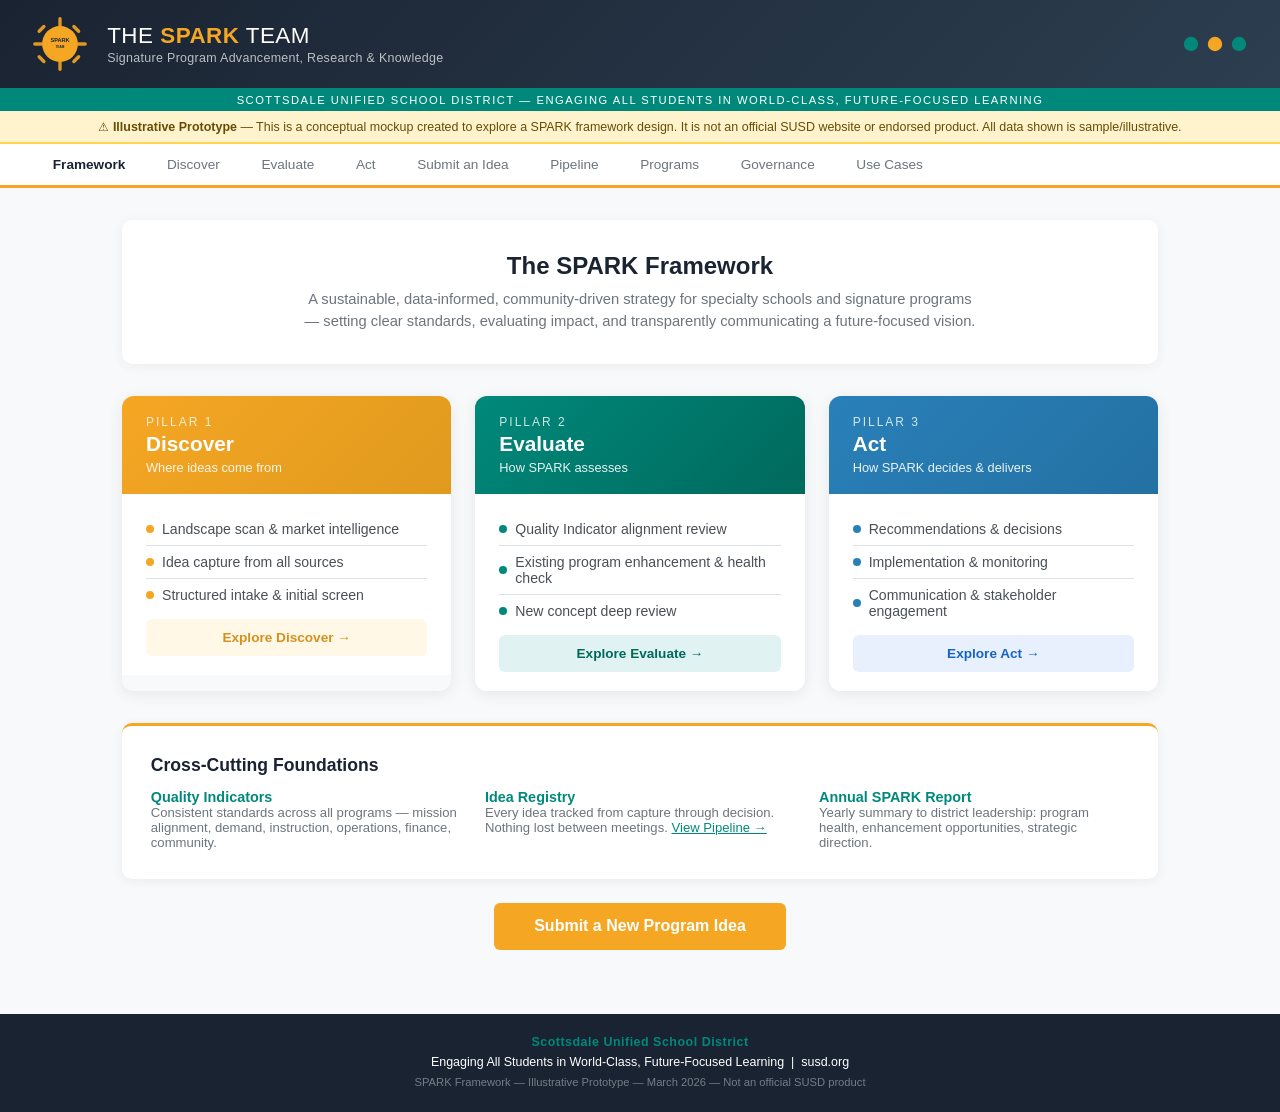
==== docs/index.html @ c00064e5 "Add search engine blocking, prototype disclaimers, corrected program data with SUSD links - Added no" ====
<!DOCTYPE html>
<html lang="en">
<head>
    <meta charset="UTF-8">
    <meta name="viewport" content="width=device-width, initial-scale=1.0">
    <meta name="robots" content="noindex, nofollow">
    <meta name="googlebot" content="noindex, nofollow">
    <title>SUSD SPARK — Specialty Program Framework</title>
    <style>
        :root {
            --spark-gold: #F5A623;
            --spark-gold-dark: #D4901E;
            --spark-gold-light: #FFF8E7;
            --susd-teal: #00897B;
            --susd-teal-dark: #00695C;
            --susd-teal-light: #E0F2F1;
            --dark: #1A2332;
            --dark-mid: #2C3E50;
            --gray-700: #495057;
            --gray-500: #6C757D;
            --gray-300: #DEE2E6;
            --gray-100: #F8F9FA;
            --white: #FFFFFF;
            --discover: #F5A623;
            --evaluate: #00897B;
            --act: #2980B9;
        }
        * { box-sizing: border-box; margin: 0; padding: 0; }
        body { font-family: 'Segoe UI', Tahoma, Geneva, Verdana, sans-serif; background: var(--gray-100); color: #333; }

        /* ===== HEADER ===== */
        .header {
            background: linear-gradient(135deg, var(--dark) 0%, var(--dark-mid) 100%);
            color: white; padding: 1rem 2rem; display: flex; align-items: center; gap: 1.2rem;
        }
        .spark-logo { width: 56px; height: 56px; flex-shrink: 0; }
        .spark-logo svg { width: 100%; height: 100%; }
        .header-text h1 { font-size: 1.4rem; font-weight: 300; letter-spacing: 0.5px; }
        .header-text h1 strong { font-weight: 700; color: var(--spark-gold); }
        .header-text .subtitle { font-size: 0.78rem; opacity: 0.7; margin-top: 0.15rem; letter-spacing: 0.3px; }
        .susd-bar {
            background: var(--susd-teal); color: white; text-align: center;
            padding: 0.35rem 1rem; font-size: 0.7rem; letter-spacing: 1.5px; text-transform: uppercase;
        }

        /* ===== NAV ===== */
        .nav { background: white; border-bottom: 3px solid var(--spark-gold); padding: 0 2rem;
            display: flex; gap: 0; overflow-x: auto; }
        .nav button { padding: 0.8rem 1.3rem; border: none; background: none; cursor: pointer;
            font-size: 0.85rem; color: var(--gray-500); border-bottom: 3px solid transparent;
            margin-bottom: -3px; white-space: nowrap; transition: all 0.2s; font-weight: 500; }
        .nav button:hover { color: var(--dark); background: var(--gray-100); }
        .nav button.active { color: var(--dark); border-bottom-color: var(--spark-gold); font-weight: 600; }

        /* ===== LAYOUT ===== */
        .main { max-width: 1100px; margin: 0 auto; padding: 2rem; }
        .page { display: none; }
        .page.active { display: block; }

        /* ===== CARDS ===== */
        .card { background: white; border-radius: 10px; box-shadow: 0 2px 12px rgba(0,0,0,0.06);
            padding: 1.8rem; margin-bottom: 1.5rem; }
        .card h2 { color: var(--dark); margin-bottom: 0.8rem; font-size: 1.3rem; }
        .card h3 { color: var(--dark-mid); margin: 1.2rem 0 0.5rem; font-size: 1.05rem; }

        /* ===== FRAMEWORK PILLARS ===== */
        .framework-row { display: flex; gap: 1.5rem; margin: 2rem 0; flex-wrap: wrap; }
        .pillar {
            flex: 1; min-width: 280px; border-radius: 12px; overflow: hidden; cursor: pointer;
            transition: all 0.3s; box-shadow: 0 3px 15px rgba(0,0,0,0.08); position: relative;
        }
        .pillar:hover { transform: translateY(-6px); box-shadow: 0 8px 30px rgba(0,0,0,0.15); }
        .pillar-header { padding: 1.2rem 1.5rem; color: white; }
        .pillar-header .pillar-num { font-size: 0.75rem; text-transform: uppercase; letter-spacing: 2px; opacity: 0.8; margin-bottom: 0.2rem; }
        .pillar-header h3 { font-size: 1.3rem; font-weight: 700; margin: 0; }
        .pillar-header .pillar-tag { font-size: 0.8rem; opacity: 0.9; margin-top: 0.2rem; }
        .pillar-body { padding: 1.2rem 1.5rem; background: white; }
        .pillar-body ul { list-style: none; padding: 0; }
        .pillar-body li { padding: 0.5rem 0; border-bottom: 1px solid var(--gray-300);
            font-size: 0.88rem; color: var(--gray-700); display: flex; align-items: center; gap: 0.5rem; }
        .pillar-body li:last-child { border-bottom: none; }
        .pillar-body li .dot { width: 8px; height: 8px; border-radius: 50%; flex-shrink: 0; }
        .pillar-body .pillar-cta { display: block; text-align: center; padding: 0.7rem;
            font-weight: 600; font-size: 0.85rem; margin-top: 0.5rem; border-radius: 6px;
            transition: all 0.2s; text-decoration: none; }

        .pillar-discover .pillar-header { background: linear-gradient(135deg, var(--discover) 0%, #E09A1E 100%); }
        .pillar-discover .dot { background: var(--discover); }
        .pillar-discover .pillar-cta { background: var(--spark-gold-light); color: var(--spark-gold-dark); }
        .pillar-discover .pillar-cta:hover { background: var(--discover); color: white; }
        .pillar-evaluate .pillar-header { background: linear-gradient(135deg, var(--evaluate) 0%, var(--susd-teal-dark) 100%); }
        .pillar-evaluate .dot { background: var(--evaluate); }
        .pillar-evaluate .pillar-cta { background: var(--susd-teal-light); color: var(--susd-teal-dark); }
        .pillar-evaluate .pillar-cta:hover { background: var(--evaluate); color: white; }
        .pillar-act .pillar-header { background: linear-gradient(135deg, var(--act) 0%, #2471A3 100%); }
        .pillar-act .dot { background: var(--act); }
        .pillar-act .pillar-cta { background: #E8F0FE; color: #1565C0; }
        .pillar-act .pillar-cta:hover { background: var(--act); color: white; }
        .pillar.active-pillar { outline: 3px solid var(--spark-gold); outline-offset: 2px; }

        /* ===== BREADCRUMB ===== */
        .breadcrumb { font-size: 0.82rem; color: var(--gray-500); margin-bottom: 1rem; }
        .breadcrumb a { color: var(--susd-teal); text-decoration: none; cursor: pointer; }
        .breadcrumb a:hover { text-decoration: underline; }

        /* ===== ENTRY POINTS ===== */
        .entry-grid { display: grid; grid-template-columns: repeat(auto-fill, minmax(180px, 1fr)); gap: 1rem; margin: 1.5rem 0; }
        .entry-card { background: white; border: 2px solid var(--gray-300); border-radius: 10px;
            padding: 1rem; text-align: center; cursor: pointer; transition: all 0.2s; }
        .entry-card:hover { border-color: var(--spark-gold); background: var(--spark-gold-light); }
        .entry-card .icon { font-size: 1.8rem; margin-bottom: 0.4rem; }
        .entry-card .label { font-weight: 600; font-size: 0.85rem; color: var(--dark); }
        .entry-card .desc { font-size: 0.73rem; color: var(--gray-500); margin-top: 0.2rem; }

        /* ===== PERSONA PANEL ===== */
        .persona-panel { background: white; border: 2px solid var(--spark-gold); border-radius: 12px;
            padding: 1.5rem; margin: 1.5rem 0; display: none; animation: fadeIn 0.3s ease; }
        .persona-panel.active { display: block; }
        @keyframes fadeIn { from { opacity: 0; transform: translateY(-10px); } to { opacity: 1; transform: translateY(0); } }
        .persona-panel h3 { color: var(--spark-gold-dark); margin-bottom: 0.5rem; }
        .persona-panel .scenario { background: var(--spark-gold-light); border-radius: 8px; padding: 0.8rem 1rem;
            margin: 0.6rem 0; font-size: 0.88rem; color: var(--gray-700); }
        .persona-panel .scenario strong { color: var(--dark); }
        .persona-actions { display: flex; gap: 0.8rem; margin-top: 1rem; flex-wrap: wrap; }

        /* ===== FORM ===== */
        .form-group { margin-bottom: 1.1rem; }
        .form-group label { display: block; font-weight: 600; margin-bottom: 0.25rem; color: var(--dark); font-size: 0.88rem; }
        .form-group .hint { font-size: 0.78rem; color: var(--gray-500); margin-bottom: 0.25rem; }
        .form-group input, .form-group textarea, .form-group select {
            width: 100%; padding: 0.55rem 0.7rem; border: 1px solid var(--gray-300);
            border-radius: 6px; font-size: 0.88rem; font-family: inherit; }
        .form-group textarea { min-height: 70px; resize: vertical; }
        .form-group input:focus, .form-group textarea:focus, .form-group select:focus {
            outline: none; border-color: var(--susd-teal); box-shadow: 0 0 0 3px rgba(0,137,123,0.1); }
        .checkbox-group { display: flex; flex-wrap: wrap; gap: 0.4rem 1.2rem; }
        .checkbox-group label { font-weight: 400; display: flex; align-items: center; gap: 0.3rem;
            cursor: pointer; font-size: 0.85rem; }
        .section-badge { display: inline-block; background: var(--susd-teal); color: white;
            padding: 0.12rem 0.5rem; border-radius: 4px; font-size: 0.68rem; font-weight: 600;
            margin-left: 0.4rem; vertical-align: middle; }

        /* ===== BUTTONS ===== */
        .btn { padding: 0.65rem 1.4rem; border: none; border-radius: 6px; cursor: pointer;
            font-size: 0.88rem; font-weight: 600; transition: all 0.2s; }
        .btn-gold { background: var(--spark-gold); color: white; }
        .btn-gold:hover { background: var(--spark-gold-dark); }
        .btn-teal { background: var(--susd-teal); color: white; }
        .btn-teal:hover { background: var(--susd-teal-dark); }
        .btn-outline { background: white; color: var(--dark); border: 2px solid var(--gray-300); }
        .btn-outline:hover { border-color: var(--spark-gold); }

        /* ===== REGISTRY TABLE ===== */
        .registry-table { width: 100%; border-collapse: collapse; font-size: 0.83rem; }
        .registry-table th { background: var(--dark); color: white; padding: 0.65rem;
            text-align: left; font-weight: 600; font-size: 0.8rem; }
        .registry-table td { padding: 0.55rem 0.65rem; border-bottom: 1px solid var(--gray-300); }
        .registry-table tr:hover { background: var(--susd-teal-light); }
        .badge { display: inline-block; padding: 0.15rem 0.55rem; border-radius: 10px;
            font-size: 0.72rem; font-weight: 600; }
        .badge-new { background: #FFF3CD; color: #856404; }
        .badge-screen { background: #D1ECF1; color: #0C5460; }
        .badge-review { background: #D4EDDA; color: #155724; }
        .badge-deep { background: #CFE2FF; color: #084298; }
        .badge-parked { background: #E2E3E5; color: #41464B; }
        .badge-concept { background: #F3E5F5; color: #6A1B9A; }

        /* ===== PROGRAM CARDS ===== */
        .program-grid { display: grid; grid-template-columns: repeat(auto-fill, minmax(260px, 1fr));
            gap: 1rem; margin: 1rem 0; }
        .program-card { background: white; border-left: 4px solid var(--susd-teal);
            border-radius: 0 8px 8px 0; padding: 0.9rem 1rem; box-shadow: 0 1px 4px rgba(0,0,0,0.06); }
        .program-card h4 { color: var(--dark); margin-bottom: 0.2rem; font-size: 0.95rem; }
        .program-card .schools { font-size: 0.78rem; color: var(--gray-500); }
        .program-card .tag { display: inline-block; background: var(--susd-teal-light); color: var(--susd-teal-dark);
            padding: 0.1rem 0.4rem; border-radius: 4px; font-size: 0.68rem; margin-top: 0.3rem; font-weight: 600; }

        /* ===== HEATMAP ===== */
        .heatmap { width: 100%; border-collapse: collapse; font-size: 0.82rem; margin: 1rem 0; }
        .heatmap th { background: var(--dark); color: white; padding: 0.5rem 0.6rem; font-size: 0.78rem; text-align: center; }
        .heatmap th:first-child { text-align: left; }
        .heatmap td { padding: 0.45rem 0.6rem; border: 1px solid var(--gray-300); text-align: center; }
        .heatmap td:first-child { text-align: left; font-weight: 600; color: var(--dark); }
        .heatmap tr:hover { background: var(--gray-100); }
        .heat-0 { background: #fff; }
        .heat-1 { background: #FFF8E7; }
        .heat-2 { background: #FFE8A1; }
        .heat-3 { background: #FFD54F; }
        .heat-active { background: var(--susd-teal-light); font-weight: 600; }
        .heat-explore { background: #FFF3CD; font-style: italic; }

        /* ===== STATS ===== */
        .stats-bar { display: flex; gap: 1rem; flex-wrap: wrap; margin-bottom: 1.5rem; }
        .stat-card { background: white; border-radius: 8px; padding: 0.8rem 1.2rem;
            box-shadow: 0 2px 8px rgba(0,0,0,0.06); flex: 1; min-width: 120px; text-align: center; }
        .stat-card .num { font-size: 1.8rem; font-weight: 700; color: var(--susd-teal); }
        .stat-card .label { font-size: 0.75rem; color: var(--gray-500); }

        /* ===== CALLOUT BOXES ===== */
        .callout { padding: 1.2rem; border-radius: 8px; margin: 1rem 0; }
        .callout-gold { background: var(--spark-gold-light); border-left: 4px solid var(--spark-gold); }
        .callout-teal { background: var(--susd-teal-light); border-left: 4px solid var(--susd-teal); }
        .callout h4 { margin-bottom: 0.4rem; }

        /* ===== USE CASE CARDS ===== */
        .uc-grid { display: grid; grid-template-columns: 1fr 1fr; gap: 1rem; margin: 1rem 0; }
        .uc-card { background: white; border-radius: 8px; padding: 1rem; border: 1px solid var(--gray-300);
            box-shadow: 0 1px 4px rgba(0,0,0,0.04); }
        .uc-card .uc-id { font-size: 0.72rem; color: var(--gray-500); font-weight: 600; margin-bottom: 0.2rem; }
        .uc-card h4 { font-size: 0.92rem; color: var(--dark); margin-bottom: 0.3rem; }
        .uc-card p { font-size: 0.82rem; color: var(--gray-700); line-height: 1.45; }
        .uc-card .uc-channel { display: inline-block; background: var(--spark-gold-light); color: var(--spark-gold-dark);
            padding: 0.1rem 0.4rem; border-radius: 4px; font-size: 0.68rem; font-weight: 600; margin-top: 0.4rem; }

        /* ===== GOVERNANCE TABLE ===== */
        .gov-table { width: 100%; border-collapse: collapse; font-size: 0.82rem; margin: 1rem 0; }
        .gov-table th { background: var(--susd-teal); color: white; padding: 0.55rem; text-align: left; font-size: 0.78rem; }
        .gov-table td { padding: 0.5rem 0.55rem; border-bottom: 1px solid var(--gray-300); vertical-align: top; }
        .gov-table tr:hover { background: var(--susd-teal-light); }

        /* ===== SUCCESS MSG ===== */
        .success-msg { background: #D4EDDA; border: 1px solid #C3E6CB; border-radius: 8px;
            padding: 1.5rem; text-align: center; display: none; }
        .success-msg h3 { color: #155724; margin-bottom: 0.5rem; }

        /* ===== FOOTER ===== */
        .footer {
            background: var(--dark); color: white; text-align: center; padding: 1.2rem;
            margin-top: 2rem; font-size: 0.78rem; line-height: 1.6;
        }
        .footer .susd-tagline { color: var(--susd-teal); font-weight: 600; letter-spacing: 0.5px; }
        .footer .proto { opacity: 0.4; font-size: 0.7rem; }

        /* ===== RESPONSIVE ===== */
        @media (max-width: 768px) {
            .framework-row { flex-direction: column; }
            .header { padding: 0.8rem 1rem; }
            .header-text h1 { font-size: 1.1rem; }
            .nav button { padding: 0.6rem 0.8rem; font-size: 0.78rem; }
            .main { padding: 1rem; }
            .uc-grid { grid-template-columns: 1fr; }
        }
        /* ===== DISCLAIMER ===== */
        .disclaimer-banner {
            background: #FFF3CD; border-bottom: 2px solid #FFD54F; padding: 0.5rem 2rem;
            font-size: 0.78rem; color: #664D03; text-align: center; font-weight: 500;
        }
        .disclaimer-inline {
            background: #FFF3CD; border: 1px solid #FFD54F; border-radius: 6px;
            padding: 0.5rem 0.8rem; font-size: 0.75rem; color: #664D03; margin-bottom: 1rem;
            text-align: center; font-style: italic;
        }
        @media print {
            .nav { display: none; }
            .disclaimer-banner { display: none; }
            .pillar { break-inside: avoid; }
        }
    </style>
</head>
<body>

<!-- HEADER -->
<div class="header">
    <div class="spark-logo">
        <svg viewBox="0 0 100 100" xmlns="http://www.w3.org/2000/svg">
            <circle cx="50" cy="50" r="32" fill="#F5A623"/>
            <g fill="#F5A623" opacity="0.9">
                <rect x="47" y="2" width="6" height="18" rx="3"/>
                <rect x="47" y="80" width="6" height="18" rx="3"/>
                <rect x="2" y="47" width="18" height="6" rx="3"/>
                <rect x="80" y="47" width="18" height="6" rx="3"/>
                <rect x="14" y="14" width="6" height="18" rx="3" transform="rotate(45 17 23)"/>
                <rect x="76" y="14" width="6" height="18" rx="3" transform="rotate(-45 79 23)"/>
                <rect x="14" y="68" width="6" height="18" rx="3" transform="rotate(-45 17 77)"/>
                <rect x="76" y="68" width="6" height="18" rx="3" transform="rotate(45 79 77)"/>
            </g>
            <text x="50" y="46" text-anchor="middle" font-size="10" font-weight="800" fill="#1A2332" font-family="sans-serif">SPARK</text>
            <text x="50" y="57" text-anchor="middle" font-size="5.5" font-weight="600" fill="#1A2332" font-family="sans-serif">TEAM</text>
        </svg>
    </div>
    <div class="header-text">
        <h1>THE <strong>SPARK</strong> TEAM</h1>
        <div class="subtitle">Signature Program Advancement, Research &amp; Knowledge</div>
    </div>
    <div style="margin-left:auto; display:flex; gap:6px;">
        <svg width="18" height="18" viewBox="0 0 20 20"><circle cx="10" cy="10" r="8" fill="#00897B"/></svg>
        <svg width="18" height="18" viewBox="0 0 20 20"><circle cx="10" cy="10" r="8" fill="#F5A623"/></svg>
        <svg width="18" height="18" viewBox="0 0 20 20"><circle cx="10" cy="10" r="8" fill="#00897B"/></svg>
    </div>
</div>
<div class="susd-bar">Scottsdale Unified School District &mdash; Engaging All Students in World-Class, Future-Focused Learning</div>
<div class="disclaimer-banner">&#x26A0; <strong>Illustrative Prototype</strong> &mdash; This is a conceptual mockup created to explore a SPARK framework design. It is not an official SUSD website or endorsed product. All data shown is sample/illustrative.</div>

<!-- NAV -->
<div class="nav">
    <button class="active" onclick="showPage('home')">Framework</button>
    <button onclick="showPage('discover')">Discover</button>
    <button onclick="showPage('evaluate')">Evaluate</button>
    <button onclick="showPage('act')">Act</button>
    <button onclick="showPage('submit')">Submit an Idea</button>
    <button onclick="showPage('pipeline')">Pipeline</button>
    <button onclick="showPage('programs')">Programs</button>
    <button onclick="showPage('governance')">Governance</button>
    <button onclick="showPage('usecases')">Use Cases</button>
</div>

<div class="main">

<!-- ==================== HOME / FRAMEWORK ==================== -->
<div id="page-home" class="page active">
    <div class="card" style="text-align:center; padding: 2rem 1.5rem;">
        <h2 style="font-size:1.5rem; margin-bottom:0.3rem;">The SPARK Framework</h2>
        <p style="color:var(--gray-500); max-width:680px; margin:0.5rem auto 0; font-size:0.92rem; line-height:1.5;">
            A sustainable, data-informed, community-driven strategy for specialty schools and signature programs &mdash;
            setting clear standards, evaluating impact, and transparently communicating a future-focused vision.
        </p>
    </div>

    <!-- THREE PILLARS -->
    <div class="framework-row">
        <div class="pillar pillar-discover" onclick="showPage('discover')">
            <div class="pillar-header">
                <div class="pillar-num">Pillar 1</div>
                <h3>Discover</h3>
                <div class="pillar-tag">Where ideas come from</div>
            </div>
            <div class="pillar-body">
                <ul>
                    <li><span class="dot"></span> Landscape scan &amp; market intelligence</li>
                    <li><span class="dot"></span> Idea capture from all sources</li>
                    <li><span class="dot"></span> Structured intake &amp; initial screen</li>
                </ul>
                <a class="pillar-cta" onclick="showPage('discover')">Explore Discover &rarr;</a>
            </div>
        </div>

        <div class="pillar pillar-evaluate" onclick="showPage('evaluate')">
            <div class="pillar-header">
                <div class="pillar-num">Pillar 2</div>
                <h3>Evaluate</h3>
                <div class="pillar-tag">How SPARK assesses</div>
            </div>
            <div class="pillar-body">
                <ul>
                    <li><span class="dot"></span> Quality Indicator alignment review</li>
                    <li><span class="dot"></span> Existing program enhancement &amp; health check</li>
                    <li><span class="dot"></span> New concept deep review</li>
                </ul>
                <a class="pillar-cta" onclick="showPage('evaluate')">Explore Evaluate &rarr;</a>
            </div>
        </div>

        <div class="pillar pillar-act" onclick="showPage('act')">
            <div class="pillar-header">
                <div class="pillar-num">Pillar 3</div>
                <h3>Act</h3>
                <div class="pillar-tag">How SPARK decides &amp; delivers</div>
            </div>
            <div class="pillar-body">
                <ul>
                    <li><span class="dot"></span> Recommendations &amp; decisions</li>
                    <li><span class="dot"></span> Implementation &amp; monitoring</li>
                    <li><span class="dot"></span> Communication &amp; stakeholder engagement</li>
                </ul>
                <a class="pillar-cta" onclick="showPage('act')">Explore Act &rarr;</a>
            </div>
        </div>
    </div>

    <!-- CROSS-CUTTING -->
    <div class="card" style="border-top: 3px solid var(--spark-gold);">
        <h2 style="font-size:1.1rem;">Cross-Cutting Foundations</h2>
        <div style="display:flex; flex-wrap:wrap; gap:1.5rem; margin-top:0.8rem;">
            <div style="flex:1; min-width:200px;">
                <h4 style="color:var(--susd-teal); font-size:0.9rem;">Quality Indicators</h4>
                <p style="font-size:0.82rem; color:var(--gray-500);">Consistent standards across all programs &mdash; mission alignment, demand, instruction, operations, finance, community.</p>
            </div>
            <div style="flex:1; min-width:200px;">
                <h4 style="color:var(--susd-teal); font-size:0.9rem;">Idea Registry</h4>
                <p style="font-size:0.82rem; color:var(--gray-500);">Every idea tracked from capture through decision. Nothing lost between meetings. <a href="#" onclick="showPage('pipeline');return false;" style="color:var(--susd-teal);">View Pipeline &rarr;</a></p>
            </div>
            <div style="flex:1; min-width:200px;">
                <h4 style="color:var(--susd-teal); font-size:0.9rem;">Annual SPARK Report</h4>
                <p style="font-size:0.82rem; color:var(--gray-500);">Yearly summary to district leadership: program health, enhancement opportunities, strategic direction.</p>
            </div>
        </div>
    </div>

    <div style="text-align:center; margin-top:1rem;">
        <button class="btn btn-gold" onclick="showPage('submit')" style="font-size:1rem; padding:0.9rem 2.5rem;">
            Submit a New Program Idea
        </button>
    </div>
</div>

<!-- ==================== DISCOVER ==================== -->
<div id="page-discover" class="page">
    <div class="breadcrumb"><a onclick="showPage('home')">Framework</a> &rsaquo; <strong style="color:var(--discover);">Discover</strong></div>

    <div class="card" style="border-top: 4px solid var(--discover);">
        <h2 style="color:var(--spark-gold-dark);">Discover &mdash; Where Ideas Come From</h2>
        <p style="color:var(--gray-500); margin-bottom:1.5rem;">
            SPARK maintains an always-on pipeline for new program ideas. Whether from a parent at open house,
            a teacher in the classroom, or a trend spotted in the market &mdash; every concept has a path into the system.
            <strong>Click a card below to see how your perspective fits.</strong>
        </p>

        <h3>Who brings ideas to SPARK?</h3>
        <div class="entry-grid">
            <div class="entry-card" onclick="showPersona('families')">
                <div class="icon">&#x1F468;&#x200D;&#x1F469;&#x200D;&#x1F467;&#x200D;&#x1F466;</div>
                <div class="label">Families &amp; Community</div>
                <div class="desc">Parents, residents, advocates</div>
            </div>
            <div class="entry-card" onclick="showPersona('educators')">
                <div class="icon">&#x1F3EB;</div>
                <div class="label">Educators &amp; Staff</div>
                <div class="desc">Teachers, coaches, principals</div>
            </div>
            <div class="entry-card" onclick="showPersona('grants')">
                <div class="icon">&#x1F4A1;</div>
                <div class="label">Innovation &amp; Grants</div>
                <div class="desc">Pilots, partner funding</div>
            </div>
            <div class="entry-card" onclick="showPersona('cte')">
                <div class="icon">&#x1F6E0;&#xFE0F;</div>
                <div class="label">CTE Pathways</div>
                <div class="desc">Career &amp; tech education</div>
            </div>
            <div class="entry-card" onclick="showPersona('spark')">
                <div class="icon">&#x2B50;</div>
                <div class="label">SPARK Team</div>
                <div class="desc">Committee &amp; subgroups</div>
            </div>
            <div class="entry-card" onclick="showPersona('landscape')">
                <div class="icon">&#x1F50D;</div>
                <div class="label">Landscape Scan</div>
                <div class="desc">Trends &amp; gap analysis</div>
            </div>
            <div class="entry-card" onclick="showPersona('students')">
                <div class="icon">&#x1F393;</div>
                <div class="label">Student Voice</div>
                <div class="desc">What students want</div>
            </div>
        </div>

        <!-- PERSONA PANELS -->
        <div id="persona-families" class="persona-panel">
            <h3>&#x1F468;&#x200D;&#x1F469;&#x200D;&#x1F467;&#x200D;&#x1F466; Families &amp; Community Members</h3>
            <p style="font-size:0.9rem; color:var(--gray-700);">Parents and community members are often the first to identify unmet needs or exciting possibilities.</p>
            <div class="scenario"><strong>You might be thinking:</strong> "My child would thrive in an arts-focused school, but nothing like that exists in SUSD" or "Other districts offer XYZ &mdash; why don't we?"</div>
            <div class="scenario"><strong>Real-world example:</strong> A parent group notices students leaving for a nearby charter with a STEM focus. They organize feedback showing demand for similar programming within SUSD. Their input enters as a community interest submission.</div>
            <p style="font-size:0.85rem; color:var(--gray-500); margin-top:0.6rem;">You don't need a fully developed proposal. A clear description of the need and who it would serve is a great start.</p>
            <div class="persona-actions">
                <button class="btn btn-gold" onclick="startSubmit('Parent / Family Member')">Submit Your Idea &rarr;</button>
                <button class="btn btn-outline" onclick="showPage('programs')">See Current Programs</button>
            </div>
        </div>

        <div id="persona-educators" class="persona-panel">
            <h3>&#x1F3EB; Educators &amp; School Staff</h3>
            <p style="font-size:0.9rem; color:var(--gray-700);">Teachers and principals see what works (and what's missing) every day. Site-level innovation is a powerful entry point.</p>
            <div class="scenario"><strong>You might be thinking:</strong> "My elective pilot has strong student outcomes &mdash; could this become a signature program?" or "Our school needs a pathway that connects to local employers."</div>
            <div class="scenario"><strong>Real-world example:</strong> A teacher proposes an entrepreneurship elective based on strong student engagement. It starts as a site-level pilot and, with evidence of impact, enters the SPARK pipeline for possible expansion.</div>
            <p style="font-size:0.85rem; color:var(--gray-500); margin-top:0.6rem;">Your classroom insights and student data are invaluable. Include any evidence of impact or student interest you have.</p>
            <div class="persona-actions">
                <button class="btn btn-gold" onclick="startSubmit('Teacher / Educator')">Submit Your Idea &rarr;</button>
                <button class="btn btn-outline" onclick="showPage('programs')">See Current Programs</button>
            </div>
        </div>

        <div id="persona-grants" class="persona-panel">
            <h3>&#x1F4A1; Innovation Grants &amp; Partner-Driven Opportunities</h3>
            <p style="font-size:0.9rem; color:var(--gray-700);">External funding and partnerships can accelerate innovation &mdash; but sustainability matters as much as the initial opportunity.</p>
            <div class="scenario"><strong>You might be thinking:</strong> "We have a grant opportunity that could fund a new STEM lab &mdash; how do we evaluate if it fits SUSD's strategy?"</div>
            <div class="scenario"><strong>Real-world example:</strong> A university partner offers funding for a dual-enrollment program. SPARK evaluates not just the grant terms but the long-term viability after funding ends, ensuring it aligns with district priorities.</div>
            <p style="font-size:0.85rem; color:var(--gray-500); margin-top:0.6rem;">Funding is an important factor but not the only criterion. Include the sustainability plan and alignment to district goals.</p>
            <div class="persona-actions">
                <button class="btn btn-gold" onclick="startSubmit('Business / Industry Partner')">Submit Your Idea &rarr;</button>
                <button class="btn btn-outline" onclick="showPage('usecases')">See Example Scenarios</button>
            </div>
        </div>

        <div id="persona-cte" class="persona-panel">
            <h3>&#x1F6E0;&#xFE0F; CTE Pathways &amp; Career Readiness</h3>
            <p style="font-size:0.9rem; color:var(--gray-700);">Career and Technical Education pathways connect students to workforce opportunities and align with Arizona's Profile of a Graduate.</p>
            <div class="scenario"><strong>You might be thinking:</strong> "Local employers are asking for specific skills. Could we build a pathway that gives students real credentials?"</div>
            <div class="scenario"><strong>Real-world example:</strong> The CTE team identifies growing demand for healthcare careers. They propose a health sciences pathway with hospital partnerships and industry certifications, entering through the structured intake process.</div>
            <div class="persona-actions">
                <button class="btn btn-gold" onclick="startSubmit('Business / Industry Partner')">Submit Your Idea &rarr;</button>
                <button class="btn btn-outline" onclick="showPage('pipeline')">View Current Pipeline</button>
            </div>
        </div>

        <div id="persona-spark" class="persona-panel">
            <h3>&#x2B50; SPARK Team &amp; Subgroups</h3>
            <p style="font-size:0.9rem; color:var(--gray-700);">SPARK members identify opportunities through committee work, concept studies, and portfolio analysis. Subgroups (e.g., Gifted/Advanced, Arts) develop concepts collaboratively.</p>
            <div class="scenario"><strong>You might be thinking:</strong> "Our concept study shows strong benchmarks for a gifted hub &mdash; we're ready to formalize this into a proposal."</div>
            <div class="scenario"><strong>Real-world example:</strong> The SPARK landscape review reveals an unmet demand segment. A concept study subgroup is formed, benchmarks are gathered, and when the concept matures, it enters the formal intake pipeline with evidence and a recommended model.</div>
            <div class="persona-actions">
                <button class="btn btn-gold" onclick="startSubmit('SPARK Team Member')">Submit Your Idea &rarr;</button>
                <button class="btn btn-outline" onclick="showPage('governance')">View Governance Model</button>
            </div>
        </div>

        <div id="persona-landscape" class="persona-panel">
            <h3>&#x1F50D; Landscape Scan &amp; Proactive Discovery</h3>
            <p style="font-size:0.9rem; color:var(--gray-700);">SPARK doesn't just wait for ideas to arrive &mdash; it actively scans for trends, gaps, and opportunities through periodic landscape assessments.</p>
            <div class="scenario"><strong>What this looks like:</strong> Quarterly review of enrollment trends, nearby district/charter/private program launches, national education trends, workforce signals, and mobility/choice data.</div>
            <div class="scenario"><strong>Real-world example:</strong> Enrollment data shows students leaving a feeder pattern for a nearby charter. SPARK investigates whether a programmatic response (not necessarily a new program) could address the underlying need.</div>
            <div class="persona-actions">
                <button class="btn btn-teal" onclick="showPage('pipeline')">View Current Pipeline</button>
                <button class="btn btn-outline" onclick="showPage('usecases')">See Example Scenarios</button>
            </div>
        </div>

        <div id="persona-students" class="persona-panel">
            <h3>&#x1F393; Student Voice</h3>
            <p style="font-size:0.9rem; color:var(--gray-700);">Students are the ultimate beneficiaries of specialty programs. Their perspectives on what engages, challenges, and inspires them are essential input.</p>
            <div class="scenario"><strong>You might be thinking:</strong> "I wish my school had a class where I could build real things" or "I want to study something my school doesn't offer."</div>
            <div class="scenario"><strong>How it works:</strong> Student input comes through surveys, student government, and direct feedback channels. SPARK considers student interest data as a key demand signal when evaluating new concepts.</div>
            <div class="persona-actions">
                <button class="btn btn-gold" onclick="startSubmit('Student')">Share Your Idea &rarr;</button>
                <button class="btn btn-outline" onclick="showPage('programs')">See Current Programs</button>
            </div>
        </div>

        <h3>Structured Intake</h3>
        <p style="font-size:0.9rem; color:var(--gray-700); margin-bottom:0.8rem;">
            All ideas enter through a consistent <strong>Intake Form</strong> &mdash; a 15-minute structured questionnaire
            aligned to SUSD's Quality Indicators. This ensures every concept is captured with enough detail for fair review.
        </p>
        <button class="btn btn-gold" onclick="showPage('submit')">Open the Intake Form &rarr;</button>

        <h3>Preliminary Screen</h3>
        <p style="font-size:0.9rem; color:var(--gray-700);">
            SPARK leadership performs a quick check: Is this a duplicate? Is there an obvious blocker?
            Does it meet a minimum viability threshold? Ideas that pass move to <strong>Evaluate</strong>.
            Others are <em>parked</em> in the registry (tracked, not lost) or <em>redirected</em> to an existing program.
        </p>

        <div class="callout callout-gold" style="margin-top:1.2rem;">
            <h4 style="color:var(--spark-gold-dark);">Periodic Landscape Scan</h4>
            <p style="font-size:0.85rem; color:var(--gray-700);">
                Quarterly, SPARK reviews: open enrollment trends, nearby district/charter/private program launches,
                national education trends, and workforce signals. Findings feed directly into the Idea Registry.
            </p>
        </div>
    </div>
</div>

<!-- ==================== EVALUATE ==================== -->
<div id="page-evaluate" class="page">
    <div class="breadcrumb"><a onclick="showPage('home')">Framework</a> &rsaquo; <strong style="color:var(--evaluate);">Evaluate</strong></div>

    <div class="card" style="border-top: 4px solid var(--evaluate);">
        <h2 style="color:var(--susd-teal-dark);">Evaluate &mdash; How SPARK Assesses</h2>
        <p style="color:var(--gray-500); margin-bottom:1.5rem;">
            SPARK uses consistent, QI-aligned evaluation for both <strong>new concepts</strong> entering the pipeline
            and <strong>existing programs</strong> seeking enhancement. The same quality standards apply across the board.
        </p>

        <div style="display:grid; grid-template-columns: 1fr 1fr; gap:1.5rem; margin:1.5rem 0;">
            <div class="callout callout-teal">
                <h4 style="color:var(--susd-teal-dark);">New Concept Review</h4>
                <p style="font-size:0.85rem;">
                    New ideas are reviewed against SUSD's <strong>6 Quality Indicator categories</strong> to assess alignment, demand,
                    instructional quality, feasibility, financial sustainability, and community fit.
                </p>
                <div style="margin-top:0.8rem;">
                    <p style="font-size:0.82rem; color:var(--gray-700); font-weight:600; margin-bottom:0.4rem;">Quality Indicator Categories:</p>
                    <ul style="font-size:0.82rem; color:var(--gray-700); margin-left:1rem; list-style:disc;">
                        <li>Mission &amp; Strategic Alignment</li>
                        <li>Student Demand &amp; Access</li>
                        <li>Instructional Quality</li>
                        <li>Operational Feasibility</li>
                        <li>Financial Sustainability</li>
                        <li>Community &amp; Stakeholder Alignment</li>
                    </ul>
                    <p style="font-size:0.78rem; color:var(--gray-500); margin-top:0.6rem; font-style:italic;">
                        Specific scoring methodology and thresholds are under development with the SPARK team.
                    </p>
                </div>
            </div>
            <div class="callout callout-teal">
                <h4 style="color:var(--susd-teal-dark);">Existing Program Enhancement</h4>
                <p style="font-size:0.85rem;">
                    Existing programs have a proven thesis &mdash; approved by the Board and valued by the community.
                    SPARK's role is to <strong>identify opportunities to enhance and uplift</strong> these programs,
                    using the QI framework as a lens for continuous improvement.
                </p>
                <p style="font-size:0.82rem; margin-top:0.6rem; color:var(--gray-700);">
                    The Program Review sub-team works with program leads to surface strengths, identify gaps, and
                    recommend targeted investments that help established programs reach their full potential.
                </p>
                <p style="font-size:0.82rem; margin-top:0.4rem; color:var(--gray-500);">
                    <strong>Current focus:</strong> MSA (Math/Science Academy) and STEM programs are under collaborative review.
                </p>
            </div>
        </div>

        <h3>Deep Review</h3>
        <p style="font-size:0.9rem; color:var(--gray-700);">
            Concepts that advance from initial review are assigned to a SPARK <strong>Design Team</strong> (new concepts)
            or <strong>Review Team</strong> (existing programs). These sub-teams conduct comprehensive evaluation
            using the full Quality Indicator framework, evidence packs, and stakeholder input.
        </p>

        <div style="text-align:center; margin-top:1.2rem;">
            <button class="btn btn-teal" onclick="showPage('pipeline')">View Current Pipeline &rarr;</button>
        </div>
    </div>
</div>

<!-- ==================== ACT ==================== -->
<div id="page-act" class="page">
    <div class="breadcrumb"><a onclick="showPage('home')">Framework</a> &rsaquo; <strong style="color:var(--act);">Act</strong></div>

    <div class="card" style="border-top: 4px solid var(--act);">
        <h2 style="color:#1565C0;">Act &mdash; How SPARK Decides &amp; Delivers</h2>
        <p style="color:var(--gray-500); margin-bottom:1.5rem;">
            SPARK translates evaluation into clear, transparent decisions and supports implementation with
            measurable plans and ongoing monitoring.
        </p>

        <h3>Decision Framework</h3>
        <div style="display:grid; grid-template-columns: repeat(4, 1fr); gap:0.8rem; margin:1rem 0;">
            <div style="background:#D4EDDA; border-radius:8px; padding:1rem; text-align:center;">
                <div style="font-size:1.3rem; margin-bottom:0.3rem;">&#x2705;</div>
                <div style="font-weight:700; font-size:0.85rem; color:#155724;">Approve for Pilot</div>
                <div style="font-size:0.75rem; color:#155724;">Ready with implementation plan</div>
            </div>
            <div style="background:#CFE2FF; border-radius:8px; padding:1rem; text-align:center;">
                <div style="font-size:1.3rem; margin-bottom:0.3rem;">&#x1F527;</div>
                <div style="font-weight:700; font-size:0.85rem; color:#084298;">Design Phase</div>
                <div style="font-size:0.75rem; color:#084298;">Needs further development</div>
            </div>
            <div style="background:#FFF3CD; border-radius:8px; padding:1rem; text-align:center;">
                <div style="font-size:1.3rem; margin-bottom:0.3rem;">&#x23F3;</div>
                <div style="font-weight:700; font-size:0.85rem; color:#856404;">Defer</div>
                <div style="font-size:0.75rem; color:#856404;">Promising &mdash; revisit when conditions align</div>
            </div>
            <div style="background:#F8D7DA; border-radius:8px; padding:1rem; text-align:center;">
                <div style="font-size:1.3rem; margin-bottom:0.3rem;">&#x1F6AB;</div>
                <div style="font-weight:700; font-size:0.85rem; color:#842029;">Decline</div>
                <div style="font-size:0.75rem; color:#842029;">Documented rationale</div>
            </div>
        </div>

        <h3>Implementation &amp; Monitoring</h3>
        <p style="font-size:0.9rem; color:var(--gray-700);">
            Approved programs receive tiered implementation plans with measurable goals,
            designated program leads, and capacity-building support (staffing, funding, professional learning).
            SPARK monitors progress and reports annually to district leadership.
        </p>

        <h3>Communication &amp; Stakeholder Engagement</h3>
        <p style="font-size:0.9rem; color:var(--gray-700);">
            Every decision comes with a clear "why." SPARK supports transparent communication to families
            and community &mdash; sharing value, purpose, and progress of specialty programs across the district.
        </p>
    </div>
</div>

<!-- ==================== SUBMIT ==================== -->
<div id="page-submit" class="page">
    <div class="breadcrumb"><a onclick="showPage('home')">Framework</a> &rsaquo; <a onclick="showPage('discover')">Discover</a> &rsaquo; <strong>Submit an Idea</strong></div>

    <div class="card">
        <h2>Submit a New Program Idea</h2>
        <div class="disclaimer-inline">&#x26A0; Illustrative prototype &mdash; this form does not submit data. It demonstrates the proposed intake experience.</div>
        <p style="color:var(--gray-500); margin-bottom:1.5rem;">
            Share your idea for a new or expanded program at SUSD. Anyone can submit &mdash; parents, educators,
            community members, students. Takes about 15 minutes. You don't need all the answers.
        </p>

        <div id="intake-form">
            <h3>About You</h3>
            <div style="display: grid; grid-template-columns: 1fr 1fr; gap: 0.8rem;">
                <div class="form-group"><label>Your Name</label><input type="text" placeholder="Jane Smith"></div>
                <div class="form-group"><label>Email</label><input type="email" placeholder="jane@example.com"></div>
                <div class="form-group"><label>Your Role</label>
                    <select id="role-select"><option>Select...</option><option>Parent / Family Member</option><option>Teacher / Educator</option>
                    <option>School Administrator</option><option>Community Member</option><option>Student</option>
                    <option>Business / Industry Partner</option><option>SPARK Team Member</option></select>
                </div>
                <div class="form-group"><label>School / Organization</label><input type="text" placeholder="(if applicable)"></div>
            </div>

            <h3>Your Program Idea</h3>
            <div class="form-group"><label>Program / Concept Name</label><input type="text" placeholder='e.g., "Environmental Science & Sustainability Academy"'></div>
            <div class="form-group"><label>One-Sentence Summary</label><input type="text" placeholder="Describe the idea in one sentence"></div>
            <div class="form-group"><label>Detailed Description</label>
                <div class="hint">What would students experience? What makes it distinctive?</div>
                <textarea placeholder="Tell us more about your vision..."></textarea>
            </div>
            <div class="form-group"><label>Target Grade Levels</label>
                <div class="checkbox-group"><label><input type="checkbox"> K-2</label><label><input type="checkbox"> 3-5</label>
                <label><input type="checkbox"> 6-8</label><label><input type="checkbox"> 9-12</label></div>
            </div>
            <div class="form-group"><label>Program Type</label>
                <select><option>Select...</option><option>New Signature Program</option><option>New Specialty Program (within a school)</option>
                <option>Expansion of Existing Program</option><option>Redesign of Existing Program</option><option>Pilot / Trial</option></select>
            </div>

            <h3>Strategic Alignment <span class="section-badge">QI-1</span></h3>
            <div class="form-group"><label>Which SUSD strategic priorities does this support?</label>
                <div class="checkbox-group">
                    <label><input type="checkbox"> Innovation &amp; future-focused learning</label>
                    <label><input type="checkbox"> Student achievement</label>
                    <label><input type="checkbox"> Enrollment growth &amp; retention</label>
                    <label><input type="checkbox"> Equity &amp; access</label>
                    <label><input type="checkbox"> Community partnerships</label>
                    <label><input type="checkbox"> Career &amp; workforce readiness</label>
                </div>
            </div>
            <div class="form-group"><label>How does this differentiate SUSD?</label><textarea placeholder="From charters, private schools, nearby districts..."></textarea></div>

            <h3>Student Demand <span class="section-badge">QI-2</span></h3>
            <div class="form-group"><label>What evidence of demand exists?</label>
                <div class="checkbox-group">
                    <label><input type="checkbox"> Parent/family requests</label>
                    <label><input type="checkbox"> Enrollment trends</label>
                    <label><input type="checkbox"> Waitlist data</label>
                    <label><input type="checkbox"> National trends</label>
                    <label><input type="checkbox"> Student surveys</label>
                    <label><input type="checkbox"> Early-stage idea (no data yet)</label>
                </div>
            </div>

            <h3>Instructional Model <span class="section-badge">QI-3</span></h3>
            <div class="form-group"><label>Proposed approach</label><textarea placeholder="e.g., project-based, dual language, competency-based, lab/hands-on..."></textarea></div>
            <div class="form-group"><label>Existing models or exemplars?</label><textarea placeholder='e.g., "Similar to XYZ program at [district]"'></textarea></div>

            <h3>Feasibility &amp; Cost <span class="section-badge">QI-4 &amp; QI-5</span></h3>
            <div style="display: grid; grid-template-columns: 1fr 1fr; gap: 0.8rem;">
                <div class="form-group"><label>Timeline to launch</label>
                    <select><option>Select...</option><option>Next school year</option><option>1-2 years</option><option>2+ years</option><option>Not sure</option></select>
                </div>
                <div class="form-group"><label>Estimated startup costs</label>
                    <select><option>Select...</option><option>Minimal (&lt;$10K)</option><option>Moderate ($10K-$100K)</option><option>Significant ($100K+)</option><option>Unknown</option></select>
                </div>
            </div>
            <div class="form-group"><label>Potential partnerships?</label><textarea placeholder="Community, business, higher-ed partners?"></textarea></div>

            <h3>Anything Else</h3>
            <div class="form-group"><label>Additional context</label><textarea placeholder="Urgency, related initiatives, risks..."></textarea></div>
            <div class="form-group"><label>Would you like to be involved?</label>
                <select><option>Select...</option><option>Yes &mdash; join a Design Team</option><option>Yes &mdash; resource/advisor</option><option>No &mdash; just submitting</option></select>
            </div>

            <div style="margin-top:1.5rem; display:flex; gap:0.8rem;">
                <button class="btn btn-gold" onclick="submitForm()">Submit Idea</button>
                <button class="btn btn-outline">Save Draft</button>
            </div>
        </div>

        <div id="success-msg" class="success-msg">
            <h3>Thank You! Your Idea Has Been Submitted.</h3>
            <p>Registered as <strong>SPARK-INTAKE-007</strong>. The SPARK team will review within 2 weeks.</p>
            <div style="margin-top:1rem;">
                <button class="btn btn-teal" onclick="showPage('pipeline')">View Pipeline</button>
                <button class="btn btn-outline" onclick="resetForm()" style="margin-left:0.5rem;">Submit Another</button>
            </div>
        </div>
    </div>
</div>

<!-- ==================== PIPELINE ==================== -->
<div id="page-pipeline" class="page">
    <div class="breadcrumb"><a onclick="showPage('home')">Framework</a> &rsaquo; <strong>Idea Pipeline</strong></div>

    <div class="disclaimer-inline">&#x26A0; Illustrative prototype &mdash; pipeline entries are sample data for demonstration purposes.</div>

    <div class="stats-bar">
        <div class="stat-card"><div class="num">8</div><div class="label">Total Ideas</div></div>
        <div class="stat-card"><div class="num">2</div><div class="label">New / Screen</div></div>
        <div class="stat-card"><div class="num">2</div><div class="label">Concept Study</div></div>
        <div class="stat-card"><div class="num">2</div><div class="label">In Review</div></div>
        <div class="stat-card"><div class="num">1</div><div class="label">Deep Review</div></div>
        <div class="stat-card"><div class="num">1</div><div class="label">Parked</div></div>
    </div>

    <div class="card">
        <h2>SPARK Idea Pipeline</h2>
        <div style="overflow-x:auto;">
            <table class="registry-table">
                <thead><tr><th>ID</th><th>Concept</th><th>Source</th><th>Stage</th><th>QI Focus Areas</th><th>Next Action</th></tr></thead>
                <tbody>
                    <tr><td>SPARK-001</td><td><strong>Environmental Science &amp; Sustainability Academy</strong></td><td>Community</td><td><span class="badge badge-new">New</span></td><td>&mdash;</td><td>Initial screen</td></tr>
                    <tr><td>SPARK-002</td><td><strong>AI &amp; Robotics Pathway (MS)</strong></td><td>Landscape</td><td><span class="badge badge-screen">Screen</span></td><td>&mdash;</td><td>Review at Q2</td></tr>
                    <tr><td>CON-01</td><td><strong>Gifted &amp; Advanced Studies Hub</strong><br><small style="color:var(--gray-500)">Magnet academy concept study</small></td><td>Leadership / Community</td><td><span class="badge badge-concept">Concept Study</span></td><td>Demand, Equity/Access, Instructional Model</td><td>Concept brief &amp; options</td></tr>
                    <tr><td>CON-02</td><td><strong>Arts Magnet / Arts Hub School</strong><br><small style="color:var(--gray-500)">Echo Canyon site potential</small></td><td>SPARK Team</td><td><span class="badge badge-concept">Concept Study</span></td><td>Feasibility, Demand, Community</td><td>Define scope &amp; sponsor</td></tr>
                    <tr><td>SPARK-003</td><td><strong>Student Innovation Lab</strong><br><small style="color:var(--gray-500)">BOP entrepreneurship extension</small></td><td>CTE/Grants</td><td><span class="badge badge-review">Review</span></td><td>Instructional Quality, Feasibility</td><td>Deep review</td></tr>
                    <tr><td>SPARK-004</td><td><strong>Arts Magnet Program</strong><br><small style="color:var(--gray-500)">Echo Canyon site &mdash; formal proposal</small></td><td>SPARK Team</td><td><span class="badge badge-deep">Deep Review</span></td><td>All 6 QI categories</td><td>Final recommendation</td></tr>
                    <tr><td>SPARK-005</td><td><strong>Early College High School</strong></td><td>Landscape</td><td><span class="badge badge-screen">Screen</span></td><td>&mdash;</td><td>Review at Q2</td></tr>
                    <tr><td>SPARK-006</td><td><strong>Mandarin Dual Language</strong></td><td>Parents</td><td><span class="badge badge-parked">Parked</span></td><td>Demand data needed</td><td>Re-evaluate Q3</td></tr>
                </tbody>
            </table>
        </div>
        <p style="color:var(--gray-500); font-size:0.78rem; margin-top:0.8rem; font-style:italic;">Sample data for demonstration. QI Focus Areas indicate which Quality Indicator categories are primary areas of review for each concept.</p>
    </div>
</div>

<!-- ==================== PROGRAMS ==================== -->
<div id="page-programs" class="page">
    <div class="breadcrumb"><a onclick="showPage('home')">Framework</a> &rsaquo; <strong>Current Programs</strong></div>

    <div class="disclaimer-inline">&#x26A0; Illustrative prototype &mdash; program placements are approximate and shown for demonstration purposes.</div>

    <div class="card">
        <h2>Program Portfolio &mdash; Theme &times; Grade Band</h2>
        <p style="color:var(--gray-500); margin-bottom:1rem;">Where do current programs and pipeline concepts sit across themes and grade levels? Click any active program to visit its SUSD page.</p>
        <div style="overflow-x:auto;">
            <table class="heatmap">
                <thead>
                    <tr><th>Theme</th><th>PK-5</th><th>6-8</th><th>9-12</th><th>K-8</th><th>Districtwide</th></tr>
                </thead>
                <tbody>
                    <tr>
                        <td>STEM / STEAM</td>
                        <td class="heat-active"><a href="https://www.susd.org/academics/academic-programs/stem-certified-schools" target="_blank" style="color:inherit;text-decoration:none;border-bottom:1px dotted var(--susd-teal);">STEM Certified</a><br><small>Navajo, Laguna</small></td>
                        <td class="heat-active"><a href="https://www.susd.org/academics/academic-programs/math-science-academy" target="_blank" style="color:inherit;text-decoration:none;border-bottom:1px dotted var(--susd-teal);">MSA</a><br><small>Mohave MS</small></td>
                        <td class="heat-active"><a href="https://saguaro.susd.org/academics/math-science-academy" target="_blank" style="color:inherit;text-decoration:none;border-bottom:1px dotted var(--susd-teal);">MSA</a><br><small>Saguaro HS</small></td>
                        <td class="heat-0"></td>
                        <td class="heat-explore">AI &amp; Robotics<br><small style="color:var(--spark-gold-dark);">Pipeline</small></td>
                    </tr>
                    <tr>
                        <td>Arts</td>
                        <td class="heat-explore"><a href="#" onclick="showPage('pipeline');return false;" style="color:inherit;text-decoration:none;border-bottom:1px dotted var(--spark-gold);">Arts Hub</a><br><small style="color:var(--spark-gold-dark);">Concept Study</small></td>
                        <td class="heat-explore"><a href="#" onclick="showPage('pipeline');return false;" style="color:inherit;text-decoration:none;border-bottom:1px dotted var(--spark-gold);">Arts Hub</a><br><small style="color:var(--spark-gold-dark);">Concept Study</small></td>
                        <td class="heat-0"></td>
                        <td class="heat-0"></td>
                        <td class="heat-0"></td>
                    </tr>
                    <tr>
                        <td>Gifted / Advanced</td>
                        <td class="heat-active"><a href="https://www.susd.org/departments/gifted/comprehensive-gifted-program" target="_blank" style="color:inherit;text-decoration:none;border-bottom:1px dotted var(--susd-teal);">CGP</a><br><small>Kiva, Redfield, Tavan</small></td>
                        <td class="heat-active"><a href="https://www.susd.org/departments/gifted/comprehensive-gifted-program" target="_blank" style="color:inherit;text-decoration:none;border-bottom:1px dotted var(--susd-teal);">CGP</a><br><small>Desert Canyon, Ingleside</small></td>
                        <td class="heat-0"></td>
                        <td class="heat-explore"><a href="#" onclick="showPage('pipeline');return false;" style="color:inherit;text-decoration:none;border-bottom:1px dotted var(--spark-gold);">Gifted Hub</a><br><small style="color:var(--spark-gold-dark);">Concept Study</small></td>
                        <td class="heat-0"></td>
                    </tr>
                    <tr>
                        <td>Language / DLI</td>
                        <td class="heat-active"><a href="https://www.susd.org/academics/academic-programs/dual-language-immersion" target="_blank" style="color:inherit;text-decoration:none;border-bottom:1px dotted var(--susd-teal);">DLI</a><br><small>Pueblo, Desert Canyon</small></td>
                        <td class="heat-active"><a href="https://www.susd.org/academics/academic-programs/dual-language-immersion" target="_blank" style="color:inherit;text-decoration:none;border-bottom:1px dotted var(--susd-teal);">DLI</a><br><small>Mohave, DCMS</small></td>
                        <td class="heat-active"><a href="https://www.susd.org/academics/academic-programs/dual-language-immersion" target="_blank" style="color:inherit;text-decoration:none;border-bottom:1px dotted var(--susd-teal);">DLI</a><br><small>Saguaro, Desert Mtn</small></td>
                        <td class="heat-0"></td>
                        <td class="heat-explore">Mandarin DLI exp.<br><small style="color:var(--spark-gold-dark);">Parked</small></td>
                    </tr>
                    <tr>
                        <td>College / Career</td>
                        <td class="heat-0"></td>
                        <td class="heat-active"><a href="https://www.susd.org/academics/academic-programs/avid" target="_blank" style="color:inherit;text-decoration:none;border-bottom:1px dotted var(--susd-teal);">AVID</a><br><small>Multiple sites</small></td>
                        <td class="heat-active"><a href="https://www.susd.org/academics/academic-programs/career-and-college-readiness" target="_blank" style="color:inherit;text-decoration:none;border-bottom:1px dotted var(--susd-teal);">CCR / CTE</a><br><small>All 5 comp. HS</small></td>
                        <td class="heat-0"></td>
                        <td class="heat-explore">Early College HS<br><small style="color:var(--spark-gold-dark);">Pipeline</small></td>
                    </tr>
                    <tr>
                        <td>Traditional / Structure</td>
                        <td class="heat-0"></td>
                        <td class="heat-0"></td>
                        <td class="heat-0"></td>
                        <td class="heat-active"><a href="https://www.susd.org/academics/traditional-school" target="_blank" style="color:inherit;text-decoration:none;border-bottom:1px dotted var(--susd-teal);">Traditional</a><br><small>Cheyenne (PK-8)</small></td>
                        <td class="heat-0"></td>
                    </tr>
                    <tr>
                        <td>International (IB)</td>
                        <td class="heat-active"><a href="https://www.susd.org/academics/academic-programs/international-baccalaureate" target="_blank" style="color:inherit;text-decoration:none;border-bottom:1px dotted var(--susd-teal);">IB PYP</a><br><small>Anasazi</small></td>
                        <td class="heat-active"><a href="https://www.susd.org/academics/academic-programs/international-baccalaureate" target="_blank" style="color:inherit;text-decoration:none;border-bottom:1px dotted var(--susd-teal);">IB MYP</a><br><small>Mountainside</small></td>
                        <td class="heat-active"><a href="https://www.susd.org/academics/academic-programs/international-baccalaureate" target="_blank" style="color:inherit;text-decoration:none;border-bottom:1px dotted var(--susd-teal);">IB MYP+DP</a><br><small>Desert Mountain</small></td>
                        <td class="heat-0"></td>
                        <td class="heat-0"></td>
                    </tr>
                    <tr>
                        <td>Innovation / Entrepreneurship</td>
                        <td class="heat-0"></td>
                        <td class="heat-explore"><a href="#" onclick="showPage('pipeline');return false;" style="color:inherit;text-decoration:none;border-bottom:1px dotted var(--spark-gold);">Innovation Lab</a><br><small style="color:var(--spark-gold-dark);">In Review</small></td>
                        <td class="heat-0"></td>
                        <td class="heat-0"></td>
                        <td class="heat-explore">Sustainability Acad.<br><small style="color:var(--spark-gold-dark);">Pipeline</small></td>
                    </tr>
                </tbody>
            </table>
        </div>
        <div style="display:flex; gap:1.5rem; margin-top:0.8rem; font-size:0.78rem; color:var(--gray-500);">
            <span><span style="display:inline-block; width:12px; height:12px; background:var(--susd-teal-light); border:1px solid var(--susd-teal); vertical-align:middle; margin-right:4px;"></span> Active program (click to visit SUSD page)</span>
            <span><span style="display:inline-block; width:12px; height:12px; background:#FFF3CD; border:1px solid #ffc107; vertical-align:middle; margin-right:4px;"></span> In pipeline / exploring (click to view in pipeline)</span>
            <span><span style="display:inline-block; width:12px; height:12px; background:#fff; border:1px solid #ddd; vertical-align:middle; margin-right:4px;"></span> No current coverage</span>
        </div>
        <p style="color:var(--gray-500); font-size:0.78rem; margin-top:0.4rem; font-style:italic;">Illustrative layout for demonstration. Program placements are approximate &mdash; verify with district program leads for official details.</p>
    </div>

    <div class="card">
        <h2>Current Signature Programs &amp; Specialty Schools</h2>
        <p style="color:var(--gray-500); margin-bottom:1rem;">Review what exists before submitting a new idea &mdash; your concept might enhance a current program. Click a program name to visit its SUSD page.</p>
        <div class="program-grid">
            <div class="program-card"><h4><a href="https://www.susd.org/academics/academic-programs/math-science-academy" target="_blank" style="color:inherit; text-decoration:none; border-bottom:1px dotted var(--susd-teal);">Math &amp; Science Academy (MSA)</a></h4><div class="schools">Mohave MS, Saguaro HS</div><div class="tag">Active</div></div>
            <div class="program-card"><h4><a href="https://www.susd.org/academics/academic-programs/stem-certified-schools" target="_blank" style="color:inherit; text-decoration:none; border-bottom:1px dotted var(--susd-teal);">STEM Certified Schools</a></h4><div class="schools">Navajo, Laguna, Saguaro</div><div class="tag">Active</div></div>
            <div class="program-card"><h4><a href="https://www.susd.org/academics/traditional-school" target="_blank" style="color:inherit; text-decoration:none; border-bottom:1px dotted var(--susd-teal);">Traditional School Program</a></h4><div class="schools">Cheyenne (PK-8)</div><div class="tag">Active</div></div>
            <div class="program-card"><h4><a href="https://www.susd.org/academics/academic-programs/dual-language-immersion" target="_blank" style="color:inherit; text-decoration:none; border-bottom:1px dotted var(--susd-teal);">Dual Language Immersion</a></h4><div class="schools">Pueblo, Desert Canyon ES, Mohave, DCMS, Saguaro, Desert Mtn</div><div class="tag">Active</div></div>
            <div class="program-card"><h4><a href="https://www.susd.org/academics/academic-programs/international-baccalaureate" target="_blank" style="color:inherit; text-decoration:none; border-bottom:1px dotted var(--susd-teal);">International Baccalaureate (IB)</a></h4><div class="schools">Anasazi, Mountainside, Desert Mountain</div><div class="tag">Active</div></div>
            <div class="program-card"><h4><a href="https://www.susd.org/departments/gifted/comprehensive-gifted-program" target="_blank" style="color:inherit; text-decoration:none; border-bottom:1px dotted var(--susd-teal);">Comprehensive Gifted Program (CGP)</a></h4><div class="schools">Kiva, Redfield, Tavan (elem); Desert Canyon, Ingleside (MS)</div><div class="tag">Active</div></div>
            <div class="program-card"><h4><a href="https://www.susd.org/academics/academic-programs/avid" target="_blank" style="color:inherit; text-decoration:none; border-bottom:1px dotted var(--susd-teal);">AVID</a></h4><div class="schools">Multiple middle schools</div><div class="tag">Active</div></div>
            <div class="program-card"><h4><a href="https://www.susd.org/academics/academic-programs/career-and-college-readiness" target="_blank" style="color:inherit; text-decoration:none; border-bottom:1px dotted var(--susd-teal);">Career &amp; College Readiness (CCR/CTE)</a></h4><div class="schools">All 5 comprehensive high schools</div><div class="tag">Active</div></div>
        </div>
        <h3>Concepts Under Exploration</h3>
        <div class="program-grid">
            <div class="program-card" style="border-left-color:var(--spark-gold);"><h4>Gifted &amp; Advanced Studies Hub</h4><div class="schools">Concept study in progress</div><div class="tag" style="background:var(--spark-gold-light); color:var(--spark-gold-dark);">Concept Study</div></div>
            <div class="program-card" style="border-left-color:var(--spark-gold);"><h4>Arts Magnet / Hub</h4><div class="schools">Concept study in progress</div><div class="tag" style="background:var(--spark-gold-light); color:var(--spark-gold-dark);">Concept Study</div></div>
            <div class="program-card" style="border-left-color:var(--spark-gold);"><h4>Early College</h4><div class="schools">Model TBD</div><div class="tag" style="background:var(--spark-gold-light); color:var(--spark-gold-dark);">Exploring</div></div>
            <div class="program-card" style="border-left-color:var(--spark-gold);"><h4>Small School Model</h4><div class="schools">Concept stage</div><div class="tag" style="background:var(--spark-gold-light); color:var(--spark-gold-dark);">Exploring</div></div>
        </div>
        <div style="text-align:center; margin-top:1.2rem;">
            <p style="color:var(--gray-500);">Don't see your idea? <button class="btn btn-gold" onclick="showPage('submit')">Submit It</button></p>
        </div>
    </div>
</div>

<!-- ==================== GOVERNANCE ==================== -->
<div id="page-governance" class="page">
    <div class="breadcrumb"><a onclick="showPage('home')">Framework</a> &rsaquo; <strong>Governance &amp; Intake Channels</strong></div>

    <div class="card" style="border-top: 4px solid var(--susd-teal);">
        <h2 style="color:var(--susd-teal-dark);">How Ideas Enter the SPARK Pipeline</h2>
        <p style="color:var(--gray-500); margin-bottom:1.5rem;">
            Program ideas reach SPARK through multiple channels &mdash; each with a clear pathway and appropriate level of review.
            The table below shows the primary entry channels and how each is handled.
        </p>

        <div style="overflow-x:auto;">
            <table class="gov-table">
                <thead><tr><th>Channel</th><th>Example Trigger</th><th>Who Initiates</th><th>Typical Pathway</th><th>Key Considerations</th></tr></thead>
                <tbody>
                    <tr>
                        <td style="font-weight:700;">Board-Directed Study</td>
                        <td>Board asks district to study feasibility of a program model</td>
                        <td>Governing Board (via Superintendent)</td>
                        <td>Concept Study &rarr; Intake &amp; Full Review</td>
                        <td>Study may be required, but implementation is contingent on evidence &amp; constraints</td>
                    </tr>
                    <tr>
                        <td style="font-weight:700;">Leadership-Initiated</td>
                        <td>Superintendent or cabinet commissions exploration</td>
                        <td>District leadership</td>
                        <td>Concept Study or Intake &amp; Triage (depending on scale)</td>
                        <td>Light triage/charter can clarify scope before deep work</td>
                    </tr>
                    <tr>
                        <td style="font-weight:700;">Community Interest</td>
                        <td>Parent group requests specialized programming</td>
                        <td>Families / community groups</td>
                        <td>Intake Form &rarr; Screen &rarr; Concept Study or Full Review</td>
                        <td>Transparent criteria; equity/access design; check for duplicates via portfolio</td>
                    </tr>
                    <tr>
                        <td style="font-weight:700;">School / Site Proposal</td>
                        <td>Teachers propose a signature program for their school</td>
                        <td>Site leader / school team</td>
                        <td>Intake Form &rarr; Triage &rarr; Full Review</td>
                        <td>Clarify site-specific vs. scalable; staffing/facilities impacts</td>
                    </tr>
                    <tr>
                        <td style="font-weight:700;">Grant / Partner Opportunity</td>
                        <td>External partner offers funding or program</td>
                        <td>Grants office / partner</td>
                        <td>Fast Triage &rarr; Full Review with conditions</td>
                        <td>Sustainability beyond grant period; not funding-driven alone</td>
                    </tr>
                    <tr>
                        <td style="font-weight:700;">Informal Idea</td>
                        <td>Staff or community member shares idea via email</td>
                        <td>Anyone</td>
                        <td>Light Submission &rarr; Idea Log &rarr; Screen</td>
                        <td>SPARK helps develop and route; no sponsor required initially</td>
                    </tr>
                    <tr>
                        <td style="font-weight:700;">SPARK Landscape Scan</td>
                        <td>Portfolio gap or unmet demand identified</td>
                        <td>SPARK committee / Review team</td>
                        <td>Concept Study / Feasibility Scan</td>
                        <td>Proactive discovery; contributes to SPARK's intake capability</td>
                    </tr>
                </tbody>
            </table>
        </div>

        <h3 style="margin-top:1.5rem;">Roles in the Pipeline</h3>
        <div style="overflow-x:auto;">
            <table class="gov-table">
                <thead><tr><th>Role</th><th>Primary Responsibilities</th></tr></thead>
                <tbody>
                    <tr><td style="font-weight:700;">SPARK Committee</td><td>Sets priorities; reviews summaries; recommends direction; ensures transparency and equity</td></tr>
                    <tr><td style="font-weight:700;">Program Review Team</td><td>Owns process/tools: intake, triage, evidence framework, templates; supports consistent reviews</td></tr>
                    <tr><td style="font-weight:700;">Concept Subgroups</td><td>Explore specific concepts (e.g., Gifted/Advanced, Arts); collect evidence; develop options; recommend pathway</td></tr>
                    <tr><td style="font-weight:700;">District Sponsor</td><td>Accountable for design, feasibility inputs (staffing/budget/facilities), and implementation plan</td></tr>
                    <tr><td style="font-weight:700;">Support Functions</td><td>Finance, HR, Facilities, Transportation provide constraint checks and feasibility estimates</td></tr>
                    <tr><td style="font-weight:700;">Governing Board</td><td>May direct studies; receives updates; approves major structural changes per governance</td></tr>
                    <tr><td style="font-weight:700;">Community &amp; Families</td><td>Provide input; surface needs; validate access barriers and support</td></tr>
                </tbody>
            </table>
        </div>

        <div class="callout callout-teal" style="margin-top:1.2rem;">
            <h4 style="color:var(--susd-teal-dark);">When Does a Concept Study Become a Formal Proposal?</h4>
            <p style="font-size:0.85rem; color:var(--gray-700);">
                A concept recommended to proceed converts to a formal intake by producing: a named sponsor with authority, a clarified model choice, a preliminary resource plan, a draft evaluation plan (success metrics &amp; benchmarks), documented equity/access design, and a communications plan.
            </p>
        </div>
    </div>
</div>

<!-- ==================== USE CASES ==================== -->
<div id="page-usecases" class="page">
    <div class="breadcrumb"><a onclick="showPage('home')">Framework</a> &rsaquo; <strong>Real-World Use Cases</strong></div>

    <div class="card" style="border-top: 4px solid var(--spark-gold);">
        <h2 style="color:var(--spark-gold-dark);">How the Intake System Works in Practice</h2>
        <p style="color:var(--gray-500); margin-bottom:1.5rem;">
            These scenarios illustrate how different types of program ideas enter and move through the SPARK pipeline.
        </p>

        <div class="uc-grid">
            <div class="uc-card">
                <div class="uc-id">UC-01</div>
                <h4>Assistant Principal emails a program idea</h4>
                <p>An AP proposes a specialized STEM/leadership pathway for their middle school. SPARK responds with encouragement, links to the program inventory, and asks for a light idea submission.</p>
                <span class="uc-channel">School / Site Proposal</span>
            </div>
            <div class="uc-card">
                <div class="uc-id">UC-02</div>
                <h4>Parent group requests an Arts magnet option</h4>
                <p>A community group organizes, sends a proposal packet. SPARK acknowledges, logs the idea, offers a listening session, and ensures equity/access considerations are addressed early.</p>
                <span class="uc-channel">Community Interest</span>
            </div>
            <div class="uc-card">
                <div class="uc-id">UC-03</div>
                <h4>Board directs a Gifted hub feasibility study</h4>
                <p>Board requests feasibility analysis for a Gifted/Advanced Studies hub. SPARK opens a concept study workstream, defines scope and constraints, and delivers a brief with options and recommendation.</p>
                <span class="uc-channel">Board-Directed Study</span>
            </div>
            <div class="uc-card">
                <div class="uc-id">UC-04</div>
                <h4>Landscape review reveals an unmet demand segment</h4>
                <p>SPARK's portfolio analysis shows an underserved grade band for dual language. A sponsor is recruited to explore options using benchmarks and mobility data.</p>
                <span class="uc-channel">Landscape Scan</span>
            </div>
            <div class="uc-card">
                <div class="uc-id">UC-05</div>
                <h4>University partner offers grant-funded STEM lab</h4>
                <p>A time-limited grant opportunity arrives. SPARK fast-triages for alignment and sustainability &mdash; funding is important but not the only criterion. Requires a "post-grant" sustainability plan.</p>
                <span class="uc-channel">Grant / Partner Opportunity</span>
            </div>
            <div class="uc-card">
                <div class="uc-id">UC-06</div>
                <h4>Cabinet proposes consolidating into a hub school</h4>
                <p>Enrollment shifts and available space trigger exploration. SPARK routes to concept study with facilities data, includes transportation and equity analysis from day one.</p>
                <span class="uc-channel">Leadership-Initiated</span>
            </div>
            <div class="uc-card">
                <div class="uc-id">UC-07</div>
                <h4>Teacher proposes a small elective pilot</h4>
                <p>A teacher's entrepreneurship elective shows strong engagement. SPARK encourages the site-level pilot, logs it, and schedules a review checkpoint for possible scale-up.</p>
                <span class="uc-channel">School / Site Proposal</span>
            </div>
            <div class="uc-card">
                <div class="uc-id">UC-08</div>
                <h4>Exit data shows students leaving for a charter</h4>
                <p>Mobility data reveals a pattern. SPARK investigates whether a programmatic or operational response is needed &mdash; not every signal requires a new program.</p>
                <span class="uc-channel">Landscape Scan</span>
            </div>
        </div>

        <div class="callout callout-gold" style="margin-top:1rem;">
            <h4 style="color:var(--spark-gold-dark);">Key Principle</h4>
            <p style="font-size:0.85rem; color:var(--gray-700);">
                Every scenario follows the same framework: capture the idea with enough structure, evaluate it against consistent criteria, and communicate the outcome transparently. The pathway adapts to the source and scale &mdash; but the standards remain consistent.
            </p>
        </div>
    </div>
</div>

</div>

<!-- FOOTER -->
<div class="footer">
    <div class="susd-tagline">Scottsdale Unified School District</div>
    Engaging All Students in World-Class, Future-Focused Learning &nbsp;|&nbsp; susd.org<br>
    <span class="proto">SPARK Framework &mdash; Illustrative Prototype &mdash; March 2026 &mdash; Not an official SUSD product</span>
</div>

<script>
function showPage(id) {
    document.querySelectorAll('.page').forEach(p => p.classList.remove('active'));
    document.getElementById('page-' + id).classList.add('active');
    document.querySelectorAll('.nav button').forEach(b => {
        b.classList.remove('active');
        const map = {home:'Framework',discover:'Discover',evaluate:'Evaluate',act:'Act',
            submit:'Submit an Idea',pipeline:'Pipeline',programs:'Programs',
            governance:'Governance',usecases:'Use Cases'};
        if (b.textContent === map[id]) b.classList.add('active');
    });
    // Close any open persona panels when navigating away
    if (id !== 'discover') {
        document.querySelectorAll('.persona-panel').forEach(p => p.classList.remove('active'));
    }
    window.scrollTo(0,0);
}

function showPersona(id) {
    document.querySelectorAll('.persona-panel').forEach(p => p.classList.remove('active'));
    const panel = document.getElementById('persona-' + id);
    if (panel) {
        panel.classList.add('active');
        panel.scrollIntoView({behavior:'smooth', block:'nearest'});
    }
}

function startSubmit(role) {
    showPage('submit');
    const sel = document.getElementById('role-select');
    if (sel) {
        for (let i = 0; i < sel.options.length; i++) {
            if (sel.options[i].text === role) { sel.selectedIndex = i; break; }
        }
    }
}

function submitForm() {
    document.getElementById('intake-form').style.display='none';
    document.getElementById('success-msg').style.display='block';
}

function resetForm() {
    document.getElementById('intake-form').style.display='block';
    document.getElementById('success-msg').style.display='none';
}
</script>
</body>
</html>
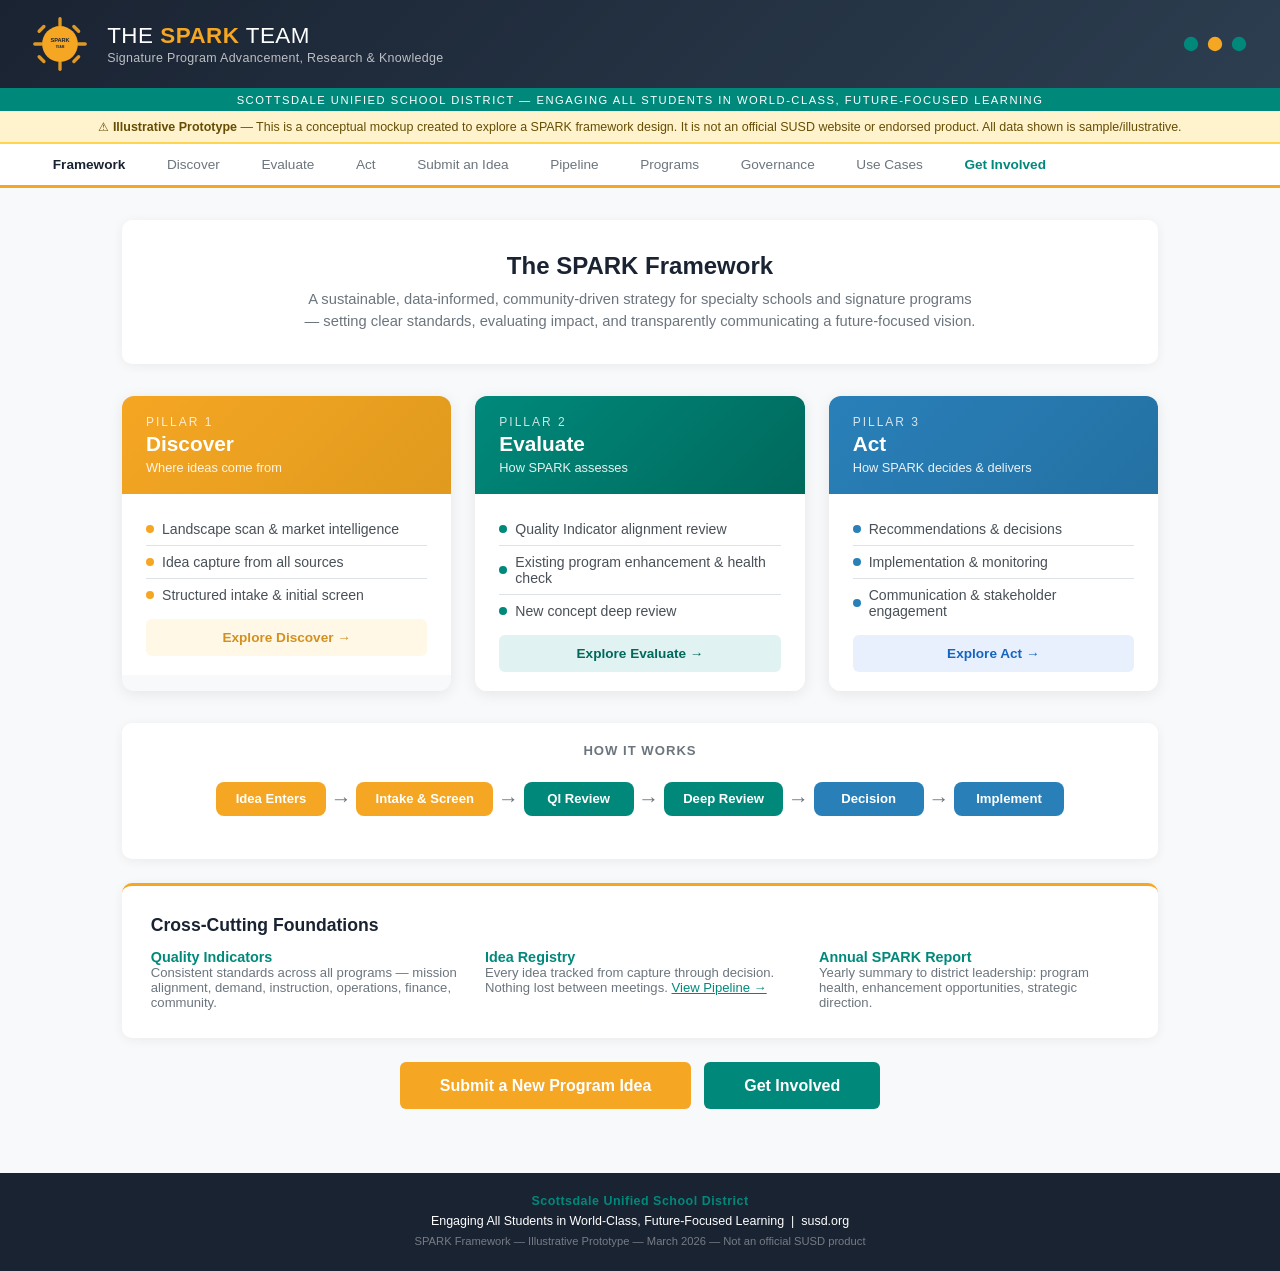
==== commit 5834a8f0: "Add Get Involved page, visual process flow, and pre-meeting polish - New "Get Involved" page with 6 " ====
--- a/docs/index.html
+++ b/docs/index.html
@@ -223,6 +223,29 @@
             padding: 1.5rem; text-align: center; display: none; }
         .success-msg h3 { color: #155724; margin-bottom: 0.5rem; }
 
+        /* ===== GET INVOLVED ===== */
+        .involve-grid { display: grid; grid-template-columns: repeat(auto-fill, minmax(220px, 1fr)); gap: 1.2rem; margin: 1.5rem 0; }
+        .involve-card { background: white; border-radius: 10px; border: 2px solid var(--gray-300);
+            padding: 1.2rem; text-align: center; transition: all 0.25s; cursor: pointer; }
+        .involve-card:hover { border-color: var(--susd-teal); box-shadow: 0 4px 16px rgba(0,137,123,0.12); transform: translateY(-3px); }
+        .involve-card .involve-icon { font-size: 2rem; margin-bottom: 0.5rem; }
+        .involve-card h4 { color: var(--dark); font-size: 0.95rem; margin-bottom: 0.3rem; }
+        .involve-card p { font-size: 0.8rem; color: var(--gray-500); line-height: 1.4; }
+        .involve-card .involve-cta { display: inline-block; margin-top: 0.6rem; font-size: 0.78rem;
+            font-weight: 600; color: var(--susd-teal); }
+        .timeline-item { display: flex; gap: 1rem; margin-bottom: 1rem; align-items: flex-start; }
+        .timeline-dot { width: 12px; height: 12px; border-radius: 50%; background: var(--susd-teal);
+            flex-shrink: 0; margin-top: 4px; }
+        .timeline-dot.gold { background: var(--spark-gold); }
+        .timeline-content h4 { font-size: 0.9rem; color: var(--dark); margin-bottom: 0.1rem; }
+        .timeline-content p { font-size: 0.82rem; color: var(--gray-500); }
+
+        /* ===== PROCESS FLOW ===== */
+        .process-flow { display: flex; align-items: center; justify-content: center; gap: 0; margin: 1.5rem 0; flex-wrap: wrap; }
+        .flow-step { text-align: center; padding: 0.6rem 1.2rem; border-radius: 8px; color: white;
+            font-weight: 600; font-size: 0.82rem; min-width: 110px; }
+        .flow-arrow { font-size: 1.3rem; color: var(--gray-500); padding: 0 0.3rem; }
+
         /* ===== FOOTER ===== */
         .footer {
             background: var(--dark); color: white; text-align: center; padding: 1.2rem;
@@ -239,6 +262,9 @@
             .nav button { padding: 0.6rem 0.8rem; font-size: 0.78rem; }
             .main { padding: 1rem; }
             .uc-grid { grid-template-columns: 1fr; }
+            .process-flow { flex-direction: column; gap: 0.3rem; }
+            .flow-arrow { transform: rotate(90deg); }
+            .involve-grid { grid-template-columns: 1fr; }
         }
         /* ===== DISCLAIMER ===== */
         .disclaimer-banner {
@@ -302,6 +328,7 @@
     <button onclick="showPage('programs')">Programs</button>
     <button onclick="showPage('governance')">Governance</button>
     <button onclick="showPage('usecases')">Use Cases</button>
+    <button onclick="showPage('involved')" style="color:var(--susd-teal); font-weight:600;">Get Involved</button>
 </div>
 
 <div class="main">
@@ -367,6 +394,24 @@
         </div>
     </div>
 
+    <!-- PROCESS FLOW VISUAL -->
+    <div class="card" style="text-align:center; padding:1.2rem 1.5rem;">
+        <p style="font-size:0.82rem; color:var(--gray-500); margin-bottom:0.6rem; text-transform:uppercase; letter-spacing:1px; font-weight:600;">How It Works</p>
+        <div class="process-flow">
+            <div class="flow-step" style="background:var(--discover);">Idea Enters</div>
+            <span class="flow-arrow">&rarr;</span>
+            <div class="flow-step" style="background:var(--discover);">Intake &amp; Screen</div>
+            <span class="flow-arrow">&rarr;</span>
+            <div class="flow-step" style="background:var(--evaluate);">QI Review</div>
+            <span class="flow-arrow">&rarr;</span>
+            <div class="flow-step" style="background:var(--evaluate);">Deep Review</div>
+            <span class="flow-arrow">&rarr;</span>
+            <div class="flow-step" style="background:var(--act);">Decision</div>
+            <span class="flow-arrow">&rarr;</span>
+            <div class="flow-step" style="background:var(--act);">Implement</div>
+        </div>
+    </div>
+
     <!-- CROSS-CUTTING -->
     <div class="card" style="border-top: 3px solid var(--spark-gold);">
         <h2 style="font-size:1.1rem;">Cross-Cutting Foundations</h2>
@@ -386,9 +431,12 @@
         </div>
     </div>
 
-    <div style="text-align:center; margin-top:1rem;">
+    <div style="text-align:center; margin-top:1rem; display:flex; gap:0.8rem; justify-content:center; flex-wrap:wrap;">
         <button class="btn btn-gold" onclick="showPage('submit')" style="font-size:1rem; padding:0.9rem 2.5rem;">
             Submit a New Program Idea
+        </button>
+        <button class="btn btn-teal" onclick="showPage('involved')" style="font-size:1rem; padding:0.9rem 2.5rem;">
+            Get Involved
         </button>
     </div>
 </div>
@@ -819,7 +867,7 @@
                 <tbody>
                     <tr>
                         <td>STEM / STEAM</td>
-                        <td class="heat-active"><a href="https://www.susd.org/academics/academic-programs/stem-certified-schools" target="_blank" style="color:inherit;text-decoration:none;border-bottom:1px dotted var(--susd-teal);">STEM Certified</a><br><small>Navajo, Laguna</small></td>
+                        <td class="heat-active"><a href="https://www.susd.org/academics/academic-programs/stem-certified-schools" target="_blank" style="color:inherit;text-decoration:none;border-bottom:1px dotted var(--susd-teal);">STEM Certified</a><br><small>Navajo, Laguna, Saguaro</small></td>
                         <td class="heat-active"><a href="https://www.susd.org/academics/academic-programs/math-science-academy" target="_blank" style="color:inherit;text-decoration:none;border-bottom:1px dotted var(--susd-teal);">MSA</a><br><small>Mohave MS</small></td>
                         <td class="heat-active"><a href="https://saguaro.susd.org/academics/math-science-academy" target="_blank" style="color:inherit;text-decoration:none;border-bottom:1px dotted var(--susd-teal);">MSA</a><br><small>Saguaro HS</small></td>
                         <td class="heat-0"></td>
@@ -1081,6 +1129,121 @@
     </div>
 </div>
 
+<!-- ==================== GET INVOLVED ==================== -->
+<div id="page-involved" class="page">
+    <div class="breadcrumb"><a onclick="showPage('home')">Framework</a> &rsaquo; <strong style="color:var(--susd-teal);">Get Involved</strong></div>
+
+    <div class="card" style="border-top: 4px solid var(--susd-teal);">
+        <h2 style="color:var(--susd-teal-dark);">Get Involved with SPARK</h2>
+        <p style="color:var(--gray-500); margin-bottom:1.5rem;">
+            SPARK is a community-driven effort. Whether you're a parent, educator, business partner, or student &mdash;
+            there are meaningful ways to contribute to the future of specialty programming in SUSD.
+        </p>
+
+        <div class="involve-grid">
+            <div class="involve-card" onclick="showPage('submit')">
+                <div class="involve-icon">&#x1F4DD;</div>
+                <h4>Submit a Program Idea</h4>
+                <p>Have a concept for a new or expanded program? Share it through our structured intake form &mdash; takes about 15 minutes.</p>
+                <span class="involve-cta">Open the Intake Form &rarr;</span>
+            </div>
+            <div class="involve-card" onclick="showPage('discover')">
+                <div class="involve-icon">&#x1F91D;</div>
+                <h4>Join a Design or Review Team</h4>
+                <p>Volunteer your expertise on a concept study, design team, or program review. SPARK sub-teams do the deep work on specific concepts.</p>
+                <span class="involve-cta">See how teams work &rarr;</span>
+            </div>
+            <div class="involve-card">
+                <div class="involve-icon">&#x1F4CA;</div>
+                <h4>Share Data &amp; Research</h4>
+                <p>Have enrollment trends, survey results, workforce data, or benchmarks from other districts? This evidence strengthens every evaluation.</p>
+                <span class="involve-cta">Contact the SPARK team</span>
+            </div>
+            <div class="involve-card">
+                <div class="involve-icon">&#x1F3EB;</div>
+                <h4>Attend a SPARK Meeting</h4>
+                <p>SPARK committee meetings are open to stakeholders. Come hear updates, share perspectives, and stay connected to the process.</p>
+                <span class="involve-cta">See upcoming meetings</span>
+            </div>
+            <div class="involve-card" onclick="showPage('programs')">
+                <div class="involve-icon">&#x1F50D;</div>
+                <h4>Explore Current Programs</h4>
+                <p>Before proposing something new, see what SUSD already offers. Your idea might enhance an existing program &mdash; or fill a genuine gap.</p>
+                <span class="involve-cta">View the portfolio &rarr;</span>
+            </div>
+            <div class="involve-card">
+                <div class="involve-icon">&#x1F4AC;</div>
+                <h4>Spread the Word</h4>
+                <p>Help your school community know that SPARK exists and that every voice matters. Share the framework with fellow parents and colleagues.</p>
+                <span class="involve-cta">Share this page</span>
+            </div>
+        </div>
+    </div>
+
+    <div class="card">
+        <h2 style="font-size:1.1rem;">What Happens When You Participate</h2>
+        <p style="color:var(--gray-500); margin-bottom:1rem;">Every contribution flows through the same transparent process:</p>
+
+        <div class="process-flow">
+            <div class="flow-step" style="background:var(--discover);">Your Input</div>
+            <span class="flow-arrow">&rarr;</span>
+            <div class="flow-step" style="background:var(--discover);">Captured &amp; Logged</div>
+            <span class="flow-arrow">&rarr;</span>
+            <div class="flow-step" style="background:var(--evaluate);">Reviewed &amp; Evaluated</div>
+            <span class="flow-arrow">&rarr;</span>
+            <div class="flow-step" style="background:var(--act);">Decision &amp; Response</div>
+        </div>
+
+        <div class="callout callout-teal" style="margin-top:1rem;">
+            <h4 style="color:var(--susd-teal-dark);">Nothing Gets Lost</h4>
+            <p style="font-size:0.85rem; color:var(--gray-700);">
+                Every idea submitted through SPARK is tracked in the <a href="#" onclick="showPage('pipeline');return false;" style="color:var(--susd-teal);">Idea Pipeline</a>.
+                Whether it advances, needs development, or is deferred &mdash; you'll know the status and the reasoning.
+                Transparency is a core principle.
+            </p>
+        </div>
+    </div>
+
+    <div class="card">
+        <h2 style="font-size:1.1rem;">Upcoming Opportunities</h2>
+        <div style="margin-top:0.8rem;">
+            <div class="timeline-item">
+                <div class="timeline-dot"></div>
+                <div class="timeline-content">
+                    <h4>SPARK Quarterly Committee Meeting</h4>
+                    <p>Regular committee meeting &mdash; open to all stakeholders. Updates on concept studies, pipeline review, and team direction.</p>
+                </div>
+            </div>
+            <div class="timeline-item">
+                <div class="timeline-dot gold"></div>
+                <div class="timeline-content">
+                    <h4>Concept Study Subgroups Forming</h4>
+                    <p>Gifted/Advanced Studies Hub and Arts Magnet concept studies are in progress &mdash; new voices welcome. Contact the SPARK team to join.</p>
+                </div>
+            </div>
+            <div class="timeline-item">
+                <div class="timeline-dot"></div>
+                <div class="timeline-content">
+                    <h4>Program Review: MSA &amp; STEM</h4>
+                    <p>The Program Review sub-team is conducting collaborative reviews of MSA and STEM Certified programs. Educators and stakeholders with relevant experience are encouraged to contribute.</p>
+                </div>
+            </div>
+        </div>
+    </div>
+
+    <div class="card" style="text-align:center; padding:2rem;">
+        <h2 style="font-size:1.2rem; margin-bottom:0.5rem;">Ready to Contribute?</h2>
+        <p style="color:var(--gray-500); margin-bottom:1.2rem; max-width:500px; margin-left:auto; margin-right:auto;">
+            Start by submitting an idea, or reach out to the SPARK team to find the right fit for your interests and expertise.
+        </p>
+        <div style="display:flex; gap:0.8rem; justify-content:center; flex-wrap:wrap;">
+            <button class="btn btn-gold" onclick="showPage('submit')" style="font-size:0.95rem; padding:0.8rem 2rem;">Submit a Program Idea</button>
+            <button class="btn btn-teal" onclick="showPage('governance')" style="font-size:0.95rem; padding:0.8rem 2rem;">Learn About Governance</button>
+        </div>
+        <div class="disclaimer-inline" style="margin-top:1.2rem;">&#x26A0; Illustrative prototype &mdash; contact and involvement features are not yet active. This page demonstrates the intended engagement model.</div>
+    </div>
+</div>
+
 </div>
 
 <!-- FOOTER -->
@@ -1098,7 +1261,7 @@
         b.classList.remove('active');
         const map = {home:'Framework',discover:'Discover',evaluate:'Evaluate',act:'Act',
             submit:'Submit an Idea',pipeline:'Pipeline',programs:'Programs',
-            governance:'Governance',usecases:'Use Cases'};
+            governance:'Governance',usecases:'Use Cases',involved:'Get Involved'};
         if (b.textContent === map[id]) b.classList.add('active');
     });
     // Close any open persona panels when navigating away
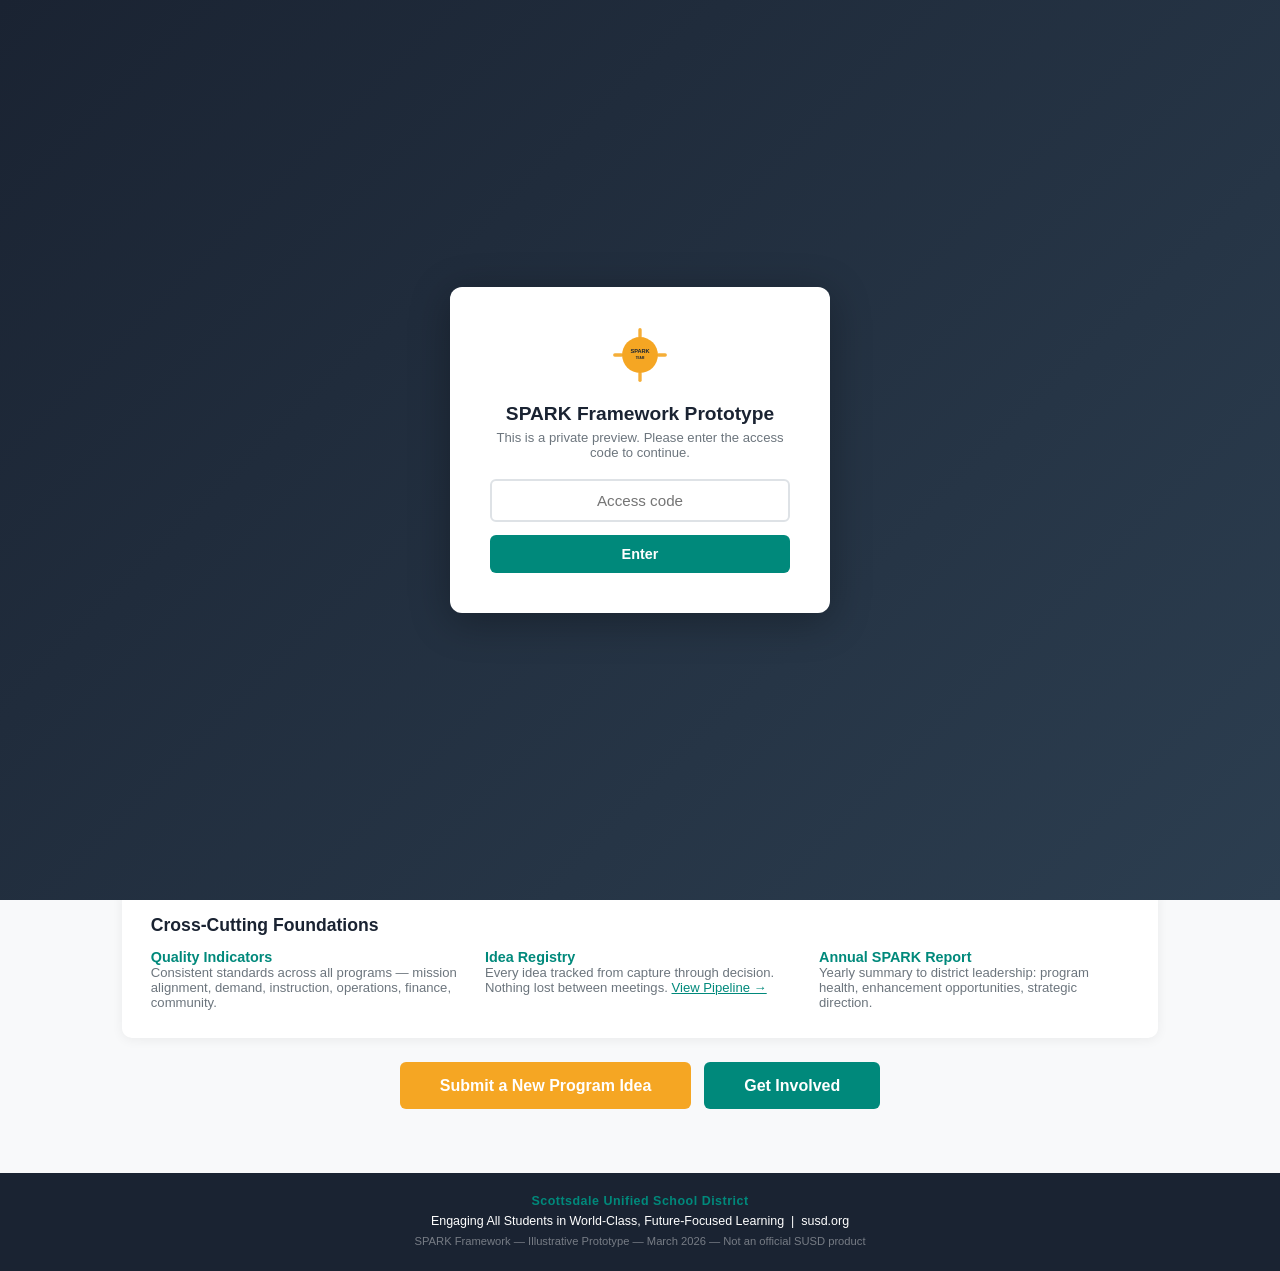
==== commit 8fe9e9ff: "Add password protection to demo site - Client-side password gate on index.html: SPARK logo, access c" ====
--- a/docs/index.html
+++ b/docs/index.html
@@ -193,6 +193,9 @@
         .stats-bar { display: flex; gap: 1rem; flex-wrap: wrap; margin-bottom: 1.5rem; }
         .stat-card { background: white; border-radius: 8px; padding: 0.8rem 1.2rem;
             box-shadow: 0 2px 8px rgba(0,0,0,0.06); flex: 1; min-width: 120px; text-align: center; }
+        .stat-card { cursor: pointer; transition: all 0.2s; }
+        .stat-card:hover { border: 2px solid var(--susd-teal); margin: -2px; }
+        .stat-card.stat-active { border: 2px solid var(--susd-teal); background: var(--susd-teal-light); margin: -2px; }
         .stat-card .num { font-size: 1.8rem; font-weight: 700; color: var(--susd-teal); }
         .stat-card .label { font-size: 0.75rem; color: var(--gray-500); }
 
@@ -276,14 +279,65 @@
             padding: 0.5rem 0.8rem; font-size: 0.75rem; color: #664D03; margin-bottom: 1rem;
             text-align: center; font-style: italic;
         }
+        /* ===== PASSWORD GATE ===== */
+        .pw-gate {
+            position: fixed; top: 0; left: 0; width: 100%; height: 100%;
+            background: linear-gradient(135deg, var(--dark) 0%, var(--dark-mid) 100%);
+            display: flex; align-items: center; justify-content: center; z-index: 9999;
+        }
+        .pw-gate.hidden { display: none; }
+        .pw-box {
+            background: white; border-radius: 12px; padding: 2.5rem; text-align: center;
+            box-shadow: 0 8px 40px rgba(0,0,0,0.3); max-width: 380px; width: 90%;
+        }
+        .pw-box h2 { color: var(--dark); font-size: 1.2rem; margin-bottom: 0.3rem; }
+        .pw-box p { color: var(--gray-500); font-size: 0.82rem; margin-bottom: 1.2rem; }
+        .pw-box input {
+            width: 100%; padding: 0.7rem; border: 2px solid var(--gray-300); border-radius: 6px;
+            font-size: 0.95rem; text-align: center; font-family: inherit;
+        }
+        .pw-box input:focus { outline: none; border-color: var(--susd-teal); box-shadow: 0 0 0 3px rgba(0,137,123,0.1); }
+        .pw-box button {
+            margin-top: 0.8rem; width: 100%; padding: 0.7rem; background: var(--susd-teal);
+            color: white; border: none; border-radius: 6px; font-size: 0.9rem; font-weight: 600;
+            cursor: pointer; transition: background 0.2s;
+        }
+        .pw-box button:hover { background: var(--susd-teal-dark); }
+        .pw-error { color: #dc3545; font-size: 0.78rem; margin-top: 0.5rem; display: none; }
+
         @media print {
             .nav { display: none; }
             .disclaimer-banner { display: none; }
             .pillar { break-inside: avoid; }
+            .pw-gate { display: none; }
         }
     </style>
 </head>
 <body>
+
+<!-- PASSWORD GATE -->
+<div id="pw-gate" class="pw-gate">
+    <div class="pw-box">
+        <div style="margin-bottom:1rem;">
+            <svg viewBox="0 0 100 100" xmlns="http://www.w3.org/2000/svg" width="56" height="56">
+                <circle cx="50" cy="50" r="32" fill="#F5A623"/>
+                <g fill="#F5A623" opacity="0.9">
+                    <rect x="47" y="2" width="6" height="18" rx="3"/>
+                    <rect x="47" y="80" width="6" height="18" rx="3"/>
+                    <rect x="2" y="47" width="18" height="6" rx="3"/>
+                    <rect x="80" y="47" width="18" height="6" rx="3"/>
+                </g>
+                <text x="50" y="46" text-anchor="middle" font-size="10" font-weight="800" fill="#1A2332" font-family="sans-serif">SPARK</text>
+                <text x="50" y="57" text-anchor="middle" font-size="5.5" font-weight="600" fill="#1A2332" font-family="sans-serif">TEAM</text>
+            </svg>
+        </div>
+        <h2>SPARK Framework Prototype</h2>
+        <p>This is a private preview. Please enter the access code to continue.</p>
+        <input type="password" id="pw-input" placeholder="Access code" onkeydown="if(event.key==='Enter')checkPw()">
+        <button onclick="checkPw()">Enter</button>
+        <div id="pw-error" class="pw-error">Incorrect code. Please try again.</div>
+    </div>
+</div>
 
 <!-- HEADER -->
 <div class="header">
@@ -688,10 +742,10 @@
                 <div style="font-weight:700; font-size:0.85rem; color:#856404;">Defer</div>
                 <div style="font-size:0.75rem; color:#856404;">Promising &mdash; revisit when conditions align</div>
             </div>
-            <div style="background:#F8D7DA; border-radius:8px; padding:1rem; text-align:center;">
-                <div style="font-size:1.3rem; margin-bottom:0.3rem;">&#x1F6AB;</div>
-                <div style="font-weight:700; font-size:0.85rem; color:#842029;">Decline</div>
-                <div style="font-size:0.75rem; color:#842029;">Documented rationale</div>
+            <div style="background:#F5F5F5; border-radius:8px; padding:1rem; text-align:center;">
+                <div style="font-size:1.3rem; margin-bottom:0.3rem;">&#x1F4CB;</div>
+                <div style="font-weight:700; font-size:0.85rem; color:#666;">Not at This Time</div>
+                <div style="font-size:0.75rem; color:#666;">Documented rationale &amp; door open</div>
             </div>
         </div>
 
@@ -821,12 +875,12 @@
     <div class="disclaimer-inline">&#x26A0; Illustrative prototype &mdash; pipeline entries are sample data for demonstration purposes.</div>
 
     <div class="stats-bar">
-        <div class="stat-card"><div class="num">8</div><div class="label">Total Ideas</div></div>
-        <div class="stat-card"><div class="num">2</div><div class="label">New / Screen</div></div>
-        <div class="stat-card"><div class="num">2</div><div class="label">Concept Study</div></div>
-        <div class="stat-card"><div class="num">2</div><div class="label">In Review</div></div>
-        <div class="stat-card"><div class="num">1</div><div class="label">Deep Review</div></div>
-        <div class="stat-card"><div class="num">1</div><div class="label">Parked</div></div>
+        <div class="stat-card" onclick="filterPipeline('all')"><div class="num">8</div><div class="label">Total Ideas</div></div>
+        <div class="stat-card" onclick="filterPipeline('new-screen')"><div class="num">3</div><div class="label">New / Screen</div></div>
+        <div class="stat-card" onclick="filterPipeline('concept')"><div class="num">2</div><div class="label">Concept Study</div></div>
+        <div class="stat-card" onclick="filterPipeline('review')"><div class="num">1</div><div class="label">In Review</div></div>
+        <div class="stat-card" onclick="filterPipeline('deep')"><div class="num">1</div><div class="label">Deep Review</div></div>
+        <div class="stat-card" onclick="filterPipeline('parked')"><div class="num">1</div><div class="label">Parked</div></div>
     </div>
 
     <div class="card">
@@ -835,14 +889,14 @@
             <table class="registry-table">
                 <thead><tr><th>ID</th><th>Concept</th><th>Source</th><th>Stage</th><th>QI Focus Areas</th><th>Next Action</th></tr></thead>
                 <tbody>
-                    <tr><td>SPARK-001</td><td><strong>Environmental Science &amp; Sustainability Academy</strong></td><td>Community</td><td><span class="badge badge-new">New</span></td><td>&mdash;</td><td>Initial screen</td></tr>
-                    <tr><td>SPARK-002</td><td><strong>AI &amp; Robotics Pathway (MS)</strong></td><td>Landscape</td><td><span class="badge badge-screen">Screen</span></td><td>&mdash;</td><td>Review at Q2</td></tr>
-                    <tr><td>CON-01</td><td><strong>Gifted &amp; Advanced Studies Hub</strong><br><small style="color:var(--gray-500)">Magnet academy concept study</small></td><td>Leadership / Community</td><td><span class="badge badge-concept">Concept Study</span></td><td>Demand, Equity/Access, Instructional Model</td><td>Concept brief &amp; options</td></tr>
-                    <tr><td>CON-02</td><td><strong>Arts Magnet / Arts Hub School</strong><br><small style="color:var(--gray-500)">Echo Canyon site potential</small></td><td>SPARK Team</td><td><span class="badge badge-concept">Concept Study</span></td><td>Feasibility, Demand, Community</td><td>Define scope &amp; sponsor</td></tr>
-                    <tr><td>SPARK-003</td><td><strong>Student Innovation Lab</strong><br><small style="color:var(--gray-500)">BOP entrepreneurship extension</small></td><td>CTE/Grants</td><td><span class="badge badge-review">Review</span></td><td>Instructional Quality, Feasibility</td><td>Deep review</td></tr>
-                    <tr><td>SPARK-004</td><td><strong>Arts Magnet Program</strong><br><small style="color:var(--gray-500)">Echo Canyon site &mdash; formal proposal</small></td><td>SPARK Team</td><td><span class="badge badge-deep">Deep Review</span></td><td>All 6 QI categories</td><td>Final recommendation</td></tr>
-                    <tr><td>SPARK-005</td><td><strong>Early College High School</strong></td><td>Landscape</td><td><span class="badge badge-screen">Screen</span></td><td>&mdash;</td><td>Review at Q2</td></tr>
-                    <tr><td>SPARK-006</td><td><strong>Mandarin Dual Language</strong></td><td>Parents</td><td><span class="badge badge-parked">Parked</span></td><td>Demand data needed</td><td>Re-evaluate Q3</td></tr>
+                    <tr data-stage="new-screen"><td>SPARK-001</td><td><strong>Environmental Science &amp; Sustainability Academy</strong></td><td>Community</td><td><span class="badge badge-new">New</span></td><td>&mdash;</td><td>Initial screen</td></tr>
+                    <tr data-stage="new-screen"><td>SPARK-002</td><td><strong>AI &amp; Robotics Pathway (MS)</strong></td><td>Landscape</td><td><span class="badge badge-screen">Screen</span></td><td>&mdash;</td><td>Review at Q2</td></tr>
+                    <tr data-stage="concept"><td>CON-01</td><td><strong>Gifted &amp; Advanced Studies Hub</strong><br><small style="color:var(--gray-500)">Magnet academy concept study</small></td><td>Leadership / Community</td><td><span class="badge badge-concept">Concept Study</span></td><td>Demand, Equity/Access, Instructional Model</td><td>Concept brief &amp; options</td></tr>
+                    <tr data-stage="concept"><td>CON-02</td><td><strong>Arts Magnet / Arts Hub School</strong><br><small style="color:var(--gray-500)">Echo Canyon site potential</small></td><td>SPARK Team</td><td><span class="badge badge-concept">Concept Study</span></td><td>Feasibility, Demand, Community</td><td>Define scope &amp; sponsor</td></tr>
+                    <tr data-stage="review"><td>SPARK-003</td><td><strong>Student Innovation Lab</strong><br><small style="color:var(--gray-500)">Student entrepreneurship &amp; maker space</small></td><td>CTE/Grants</td><td><span class="badge badge-review">Review</span></td><td>Instructional Quality, Feasibility</td><td>Deep review</td></tr>
+                    <tr data-stage="deep"><td>SPARK-004</td><td><strong>Arts Magnet Program</strong><br><small style="color:var(--gray-500)">Echo Canyon site &mdash; formal proposal</small></td><td>SPARK Team</td><td><span class="badge badge-deep">Deep Review</span></td><td>All 6 QI categories</td><td>Final recommendation</td></tr>
+                    <tr data-stage="new-screen"><td>SPARK-005</td><td><strong>Early College High School</strong></td><td>Landscape</td><td><span class="badge badge-screen">Screen</span></td><td>&mdash;</td><td>Review at Q2</td></tr>
+                    <tr data-stage="parked"><td>SPARK-006</td><td><strong>Mandarin Dual Language</strong></td><td>Parents</td><td><span class="badge badge-parked">Parked</span></td><td>Demand data needed</td><td>Re-evaluate Q3</td></tr>
                 </tbody>
             </table>
         </div>
@@ -884,7 +938,7 @@
                     <tr>
                         <td>Gifted / Advanced</td>
                         <td class="heat-active"><a href="https://www.susd.org/departments/gifted/comprehensive-gifted-program" target="_blank" style="color:inherit;text-decoration:none;border-bottom:1px dotted var(--susd-teal);">CGP</a><br><small>Kiva, Redfield, Tavan</small></td>
-                        <td class="heat-active"><a href="https://www.susd.org/departments/gifted/comprehensive-gifted-program" target="_blank" style="color:inherit;text-decoration:none;border-bottom:1px dotted var(--susd-teal);">CGP</a><br><small>Desert Canyon, Ingleside</small></td>
+                        <td class="heat-active"><a href="https://www.susd.org/departments/gifted/comprehensive-gifted-program" target="_blank" style="color:inherit;text-decoration:none;border-bottom:1px dotted var(--susd-teal);">CGP</a><br><small>Desert Canyon, Ingleside, Mohave</small></td>
                         <td class="heat-0"></td>
                         <td class="heat-explore"><a href="#" onclick="showPage('pipeline');return false;" style="color:inherit;text-decoration:none;border-bottom:1px dotted var(--spark-gold);">Gifted Hub</a><br><small style="color:var(--spark-gold-dark);">Concept Study</small></td>
                         <td class="heat-0"></td>
@@ -949,7 +1003,7 @@
             <div class="program-card"><h4><a href="https://www.susd.org/academics/traditional-school" target="_blank" style="color:inherit; text-decoration:none; border-bottom:1px dotted var(--susd-teal);">Traditional School Program</a></h4><div class="schools">Cheyenne (PK-8)</div><div class="tag">Active</div></div>
             <div class="program-card"><h4><a href="https://www.susd.org/academics/academic-programs/dual-language-immersion" target="_blank" style="color:inherit; text-decoration:none; border-bottom:1px dotted var(--susd-teal);">Dual Language Immersion</a></h4><div class="schools">Pueblo, Desert Canyon ES, Mohave, DCMS, Saguaro, Desert Mtn</div><div class="tag">Active</div></div>
             <div class="program-card"><h4><a href="https://www.susd.org/academics/academic-programs/international-baccalaureate" target="_blank" style="color:inherit; text-decoration:none; border-bottom:1px dotted var(--susd-teal);">International Baccalaureate (IB)</a></h4><div class="schools">Anasazi, Mountainside, Desert Mountain</div><div class="tag">Active</div></div>
-            <div class="program-card"><h4><a href="https://www.susd.org/departments/gifted/comprehensive-gifted-program" target="_blank" style="color:inherit; text-decoration:none; border-bottom:1px dotted var(--susd-teal);">Comprehensive Gifted Program (CGP)</a></h4><div class="schools">Kiva, Redfield, Tavan (elem); Desert Canyon, Ingleside (MS)</div><div class="tag">Active</div></div>
+            <div class="program-card"><h4><a href="https://www.susd.org/departments/gifted/comprehensive-gifted-program" target="_blank" style="color:inherit; text-decoration:none; border-bottom:1px dotted var(--susd-teal);">Comprehensive Gifted Program (CGP)</a></h4><div class="schools">Kiva, Redfield, Tavan (elem); Desert Canyon, Ingleside, Mohave (MS)</div><div class="tag">Active</div></div>
             <div class="program-card"><h4><a href="https://www.susd.org/academics/academic-programs/avid" target="_blank" style="color:inherit; text-decoration:none; border-bottom:1px dotted var(--susd-teal);">AVID</a></h4><div class="schools">Multiple middle schools</div><div class="tag">Active</div></div>
             <div class="program-card"><h4><a href="https://www.susd.org/academics/academic-programs/career-and-college-readiness" target="_blank" style="color:inherit; text-decoration:none; border-bottom:1px dotted var(--susd-teal);">Career &amp; College Readiness (CCR/CTE)</a></h4><div class="schools">All 5 comprehensive high schools</div><div class="tag">Active</div></div>
         </div>
@@ -1254,6 +1308,29 @@
 </div>
 
 <script>
+// Password gate
+const PW_HASH = '99f23d6b45c872f7d3237de6121da6e4225b9da34960d9327b4d2e743100110e';
+async function sha256(str) {
+    const buf = await crypto.subtle.digest('SHA-256', new TextEncoder().encode(str));
+    return Array.from(new Uint8Array(buf)).map(b => b.toString(16).padStart(2,'0')).join('');
+}
+async function checkPw() {
+    const input = document.getElementById('pw-input').value;
+    const hash = await sha256(input);
+    if (hash === PW_HASH) {
+        sessionStorage.setItem('spark_auth', 'ok');
+        document.getElementById('pw-gate').classList.add('hidden');
+    } else {
+        document.getElementById('pw-error').style.display = 'block';
+        document.getElementById('pw-input').value = '';
+        document.getElementById('pw-input').focus();
+    }
+}
+// Auto-unlock if already authenticated this session
+if (sessionStorage.getItem('spark_auth') === 'ok') {
+    document.getElementById('pw-gate').classList.add('hidden');
+}
+
 function showPage(id) {
     document.querySelectorAll('.page').forEach(p => p.classList.remove('active'));
     document.getElementById('page-' + id).classList.add('active');
@@ -1290,6 +1367,21 @@
     }
 }
 
+function filterPipeline(stage) {
+    const rows = document.querySelectorAll('.registry-table tbody tr');
+    const cards = document.querySelectorAll('.stats-bar .stat-card');
+    cards.forEach(c => c.classList.remove('stat-active'));
+    if (stage === 'all') {
+        rows.forEach(r => r.style.display = '');
+        cards[0].classList.add('stat-active');
+    } else {
+        rows.forEach(r => {
+            r.style.display = r.dataset.stage === stage ? '' : 'none';
+        });
+        event.currentTarget.classList.add('stat-active');
+    }
+}
+
 function submitForm() {
     document.getElementById('intake-form').style.display='none';
     document.getElementById('success-msg').style.display='block';
